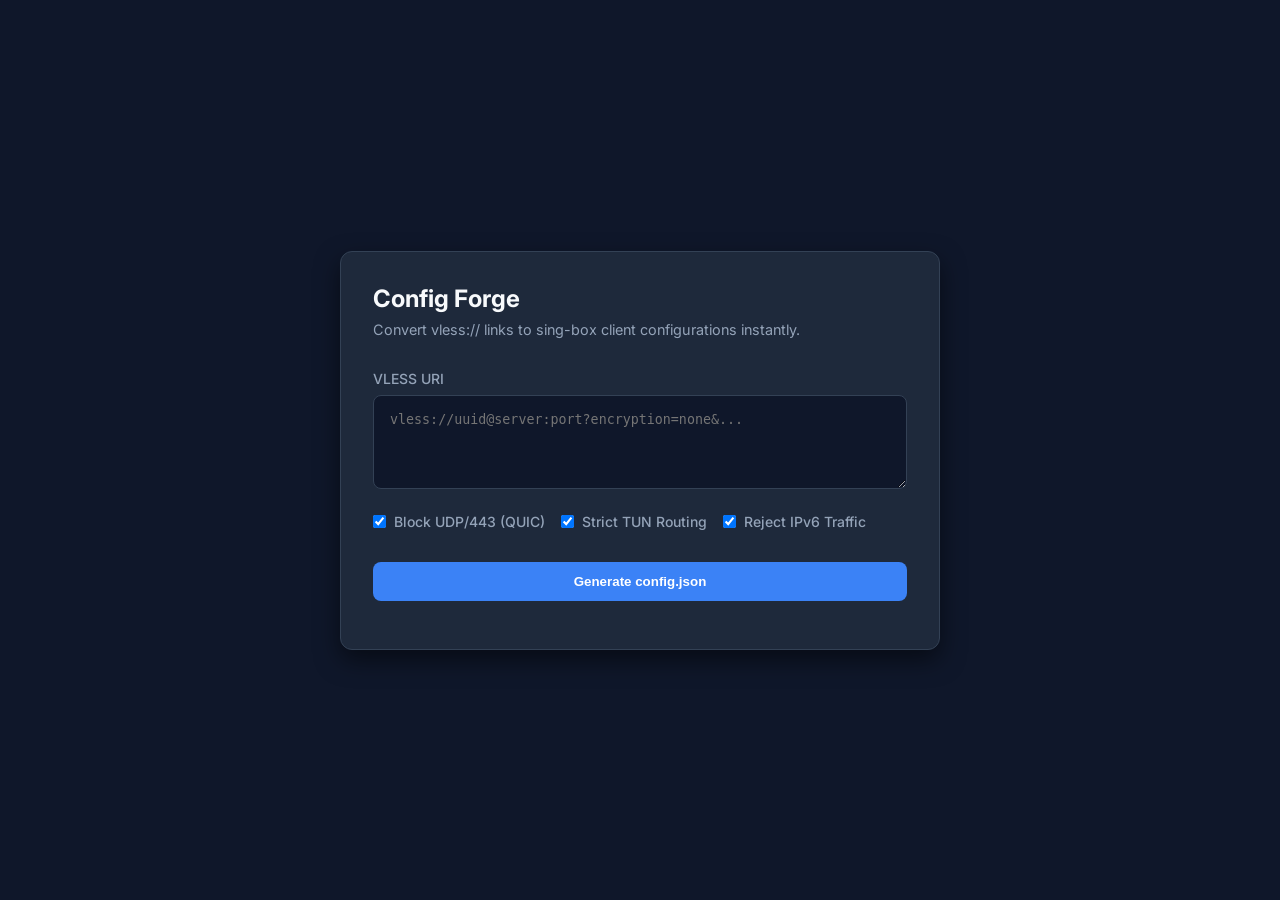
==== index.html @ cb1ce31d "Add files via upload" ====
<!DOCTYPE html>
<html lang="en">
<head>
    <meta charset="UTF-8">
    <meta name="viewport" content="width=device-width, initial-scale=1.0">
    <title>Config Forge | VLESS to Sing-Box</title>
    <link rel="stylesheet" href="style.css">
    <link href="https://fonts.googleapis.com/css2?family=Inter:wght@400;500;600&display=swap" rel="stylesheet">
</head>
<body>
    <div class="app-container">
        <header>
            <h1>Config Forge</h1>
            <p>Convert vless:// links to sing-box client configurations instantly.</p>
        </header>
        
        <main>
            <div class="input-group">
                <label for="vlessUri">VLESS URI</label>
                <textarea id="vlessUri" rows="4" placeholder="vless://uuid@server:port?encryption=none&..."></textarea>
            </div>

            <div class="toggles-group">
                <label class="toggle-label">
                    <input type="checkbox" id="optBlockQuic" checked>
                    Block UDP/443 (QUIC)
                </label>
                <label class="toggle-label">
                    <input type="checkbox" id="optStrictRoute" checked>
                    Strict TUN Routing
                </label>
                <label class="toggle-label">
                    <input type="checkbox" id="optBlockIpv6" checked>
                    Reject IPv6 Traffic
                </label>
            </div>

            <button id="btnGenerate" class="primary-btn">Generate config.json</button>
            
            <div class="output-group" id="outputSection" style="display: none;">
                <label for="configOutput">Generated JSON</label>
                <textarea id="configOutput" rows="10" readonly></textarea>
                <button id="btnCopy" class="secondary-btn">Copy to Clipboard</button>
            </div>
        </main>
    </div>
    <script src="app.js"></script>
</body>
</html>
---- style.css ----
:root {
    --bg-main: #0f172a;
    --bg-card: #1e293b;
    --text-primary: #f8fafc;
    --text-muted: #94a3b8;
    --accent: #3b82f6;
    --accent-hover: #2563eb;
    --border: #334155;
}

* { box-sizing: border-box; margin: 0; padding: 0; }

body {
    font-family: 'Inter', sans-serif;
    background-color: var(--bg-main);
    color: var(--text-primary);
    display: flex;
    justify-content: center;
    align-items: center;
    min-height: 100vh;
    padding: 20px;
}

.app-container {
    background-color: var(--bg-card);
    border: 1px solid var(--border);
    border-radius: 12px;
    padding: 2rem;
    width: 100%;
    max-width: 600px;
    box-shadow: 0 10px 25px rgba(0,0,0,0.5);
}

header h1 { font-size: 1.5rem; margin-bottom: 0.5rem; }
header p { color: var(--text-muted); font-size: 0.9rem; margin-bottom: 2rem; }

.input-group, .output-group { display: flex; flex-direction: column; margin-bottom: 1.5rem; }
label { font-size: 0.875rem; font-weight: 500; margin-bottom: 0.5rem; color: var(--text-muted); }

textarea {
    width: 100%;
    background-color: var(--bg-main);
    border: 1px solid var(--border);
    border-radius: 8px;
    color: var(--text-primary);
    padding: 1rem;
    font-family: monospace;
    resize: vertical;
}

textarea:focus { outline: 2px solid var(--accent); border-color: transparent; }

.toggles-group {
    display: flex;
    flex-wrap: wrap;
    gap: 1rem;
    margin-bottom: 1.5rem;
}

.toggle-label {
    display: flex;
    align-items: center;
    gap: 0.5rem;
    font-size: 0.875rem;
    cursor: pointer;
}

button {
    width: 100%;
    padding: 0.75rem;
    border: none;
    border-radius: 8px;
    font-weight: 600;
    cursor: pointer;
    transition: background-color 0.2s;
}

.primary-btn { background-color: var(--accent); color: white; margin-bottom: 1rem; }
.primary-btn:hover { background-color: var(--accent-hover); }

.secondary-btn { background-color: var(--border); color: var(--text-primary); margin-top: 0.5rem; }
.secondary-btn:hover { background-color: #475569; }
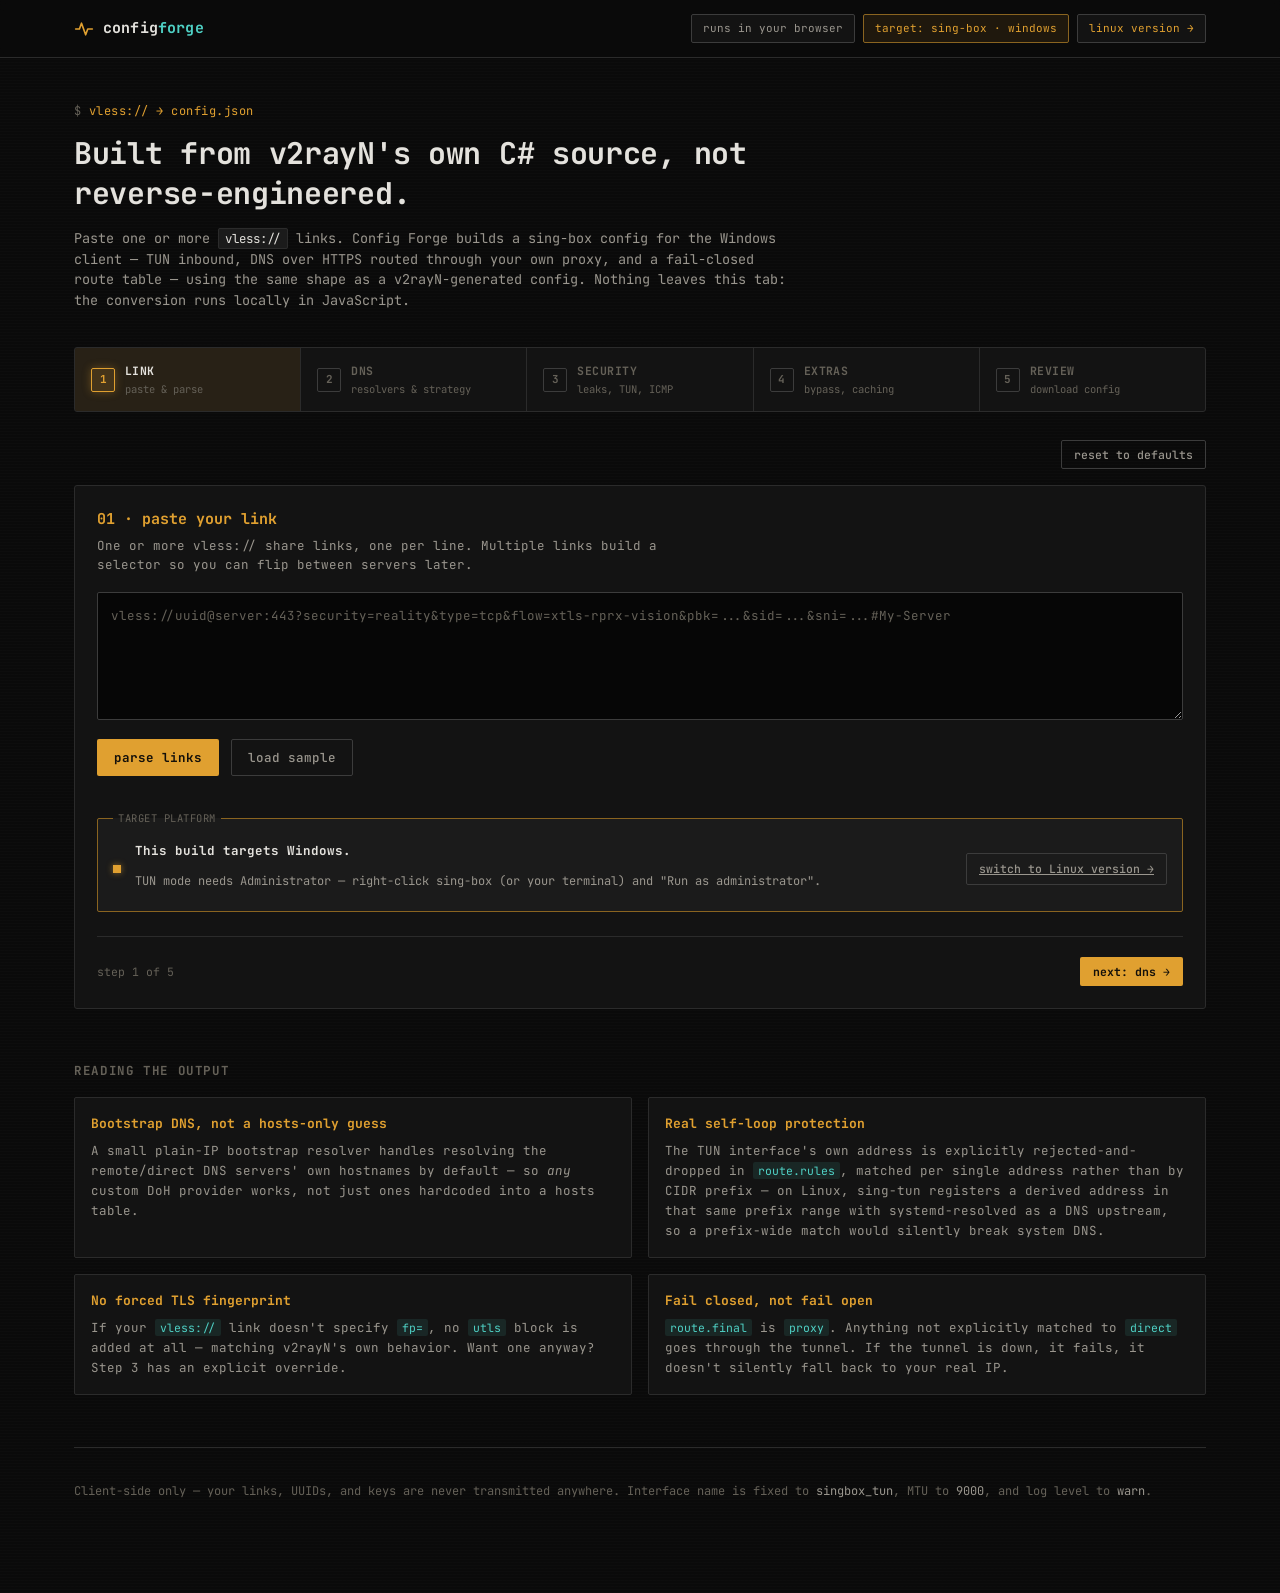
==== commit 417c4e21: "Add files via upload" ====
--- a/index.html
+++ b/index.html
@@ -1,49 +1,412 @@
 <!DOCTYPE html>
 <html lang="en">
 <head>
-    <meta charset="UTF-8">
-    <meta name="viewport" content="width=device-width, initial-scale=1.0">
-    <title>Config Forge | VLESS to Sing-Box</title>
-    <link rel="stylesheet" href="style.css">
-    <link href="https://fonts.googleapis.com/css2?family=Inter:wght@400;500;600&display=swap" rel="stylesheet">
+<meta charset="UTF-8">
+<meta name="viewport" content="width=device-width, initial-scale=1.0">
+<title>vless → sing-box · config forge (windows)</title>
+<meta name="description" content="Convert vless:// links into sing-box client configs for Windows, generated with the same DNS/routing architecture as v2rayN's actual source code. Runs entirely in your browser — nothing is uploaded.">
+<link rel="icon" href="data:image/svg+xml,<svg xmlns=%22http://www.w3.org/2000/svg%22 viewBox=%220 0 24 24%22><rect width=%2224%22 height=%2224%22 rx=%222%22 fill=%22%230a0a0a%22/><path d=%22M4 12h4l2-6 4 12 2-6h4%22 stroke=%22%23e0a030%22 stroke-width=%222%22 fill=%22none%22 stroke-linecap=%22round%22 stroke-linejoin=%22round%22/></svg>">
+<link rel="preconnect" href="https://fonts.googleapis.com">
+<link rel="preconnect" href="https://fonts.gstatic.com" crossorigin>
+<link href="https://fonts.googleapis.com/css2?family=JetBrains+Mono:wght@400;500;600;700;800&display=swap" rel="stylesheet">
+<link rel="stylesheet" href="style.css">
 </head>
 <body>
-    <div class="app-container">
-        <header>
-            <h1>Config Forge</h1>
-            <p>Convert vless:// links to sing-box client configurations instantly.</p>
-        </header>
-        
-        <main>
-            <div class="input-group">
-                <label for="vlessUri">VLESS URI</label>
-                <textarea id="vlessUri" rows="4" placeholder="vless://uuid@server:port?encryption=none&..."></textarea>
-            </div>
-
-            <div class="toggles-group">
-                <label class="toggle-label">
-                    <input type="checkbox" id="optBlockQuic" checked>
-                    Block UDP/443 (QUIC)
-                </label>
-                <label class="toggle-label">
-                    <input type="checkbox" id="optStrictRoute" checked>
-                    Strict TUN Routing
-                </label>
-                <label class="toggle-label">
-                    <input type="checkbox" id="optBlockIpv6" checked>
-                    Reject IPv6 Traffic
-                </label>
-            </div>
-
-            <button id="btnGenerate" class="primary-btn">Generate config.json</button>
-            
-            <div class="output-group" id="outputSection" style="display: none;">
-                <label for="configOutput">Generated JSON</label>
-                <textarea id="configOutput" rows="10" readonly></textarea>
-                <button id="btnCopy" class="secondary-btn">Copy to Clipboard</button>
-            </div>
-        </main>
-    </div>
-    <script src="app.js"></script>
+
+<header class="top">
+  <div class="top-inner">
+    <div class="brand">
+      <span class="brand-mark" aria-hidden="true">
+        <svg viewBox="0 0 24 24" width="20" height="20"><path d="M2 12h4.5l2.5-7 5 14 2.5-7H22" fill="none" stroke="currentColor" stroke-width="2" stroke-linecap="round" stroke-linejoin="round"/></svg>
+      </span>
+      <span class="brand-text">config<span class="brand-accent">forge</span></span>
+    </div>
+    <div class="top-meta">
+      <span class="pill">runs in your browser</span>
+      <span class="pill pill-target" id="platformPill">target: sing-box · windows</span>
+      <a href="linux.html" class="pill pill-link">linux version →</a>
+    </div>
+  </div>
+</header>
+
+<main class="shell">
+
+  <section class="intro">
+    <p class="eyebrow">vless:// → config.json</p>
+    <h1>Built from v2rayN's own C# source, not reverse-engineered.</h1>
+    <p class="lede" id="ledeText">Five steps: paste a link, set your DNS, set your security posture, add anything optional, then review and download. This tool's DNS/routing generation is ported directly from v2rayN's actual <code>SingboxDnsService.cs</code> / <code>SingboxRoutingService.cs</code> source. Nothing leaves this tab.</p>
+  </section>
+
+  <!-- STEPPER -->
+  <nav class="stepper" id="stepper" aria-label="Setup steps">
+    <div class="step-item" data-step-btn="1" data-state="current">
+      <span class="step-num">1</span>
+      <span class="step-text"><span class="step-title">Link</span><span class="step-desc">paste &amp; parse</span></span>
+    </div>
+    <div class="step-item" data-step-btn="2" data-state="upcoming">
+      <span class="step-num">2</span>
+      <span class="step-text"><span class="step-title">DNS</span><span class="step-desc">resolvers &amp; strategy</span></span>
+    </div>
+    <div class="step-item" data-step-btn="3" data-state="upcoming">
+      <span class="step-num">3</span>
+      <span class="step-text"><span class="step-title">Security</span><span class="step-desc">leaks, TUN, ICMP</span></span>
+    </div>
+    <div class="step-item" data-step-btn="4" data-state="upcoming">
+      <span class="step-num">4</span>
+      <span class="step-text"><span class="step-title">Extras</span><span class="step-desc">bypass, caching</span></span>
+    </div>
+    <div class="step-item" data-step-btn="5" data-state="upcoming">
+      <span class="step-num">5</span>
+      <span class="step-text"><span class="step-title">Review</span><span class="step-desc">download config</span></span>
+    </div>
+  </nav>
+
+  <div class="utility-row">
+    <span id="settingsStatus" class="parse-status"></span>
+    <button id="resetOptionsBtn" class="btn btn-ghost btn-sm" type="button">reset to defaults</button>
+  </div>
+
+  <section class="panel">
+
+    <!-- STEP 1 — LINK -->
+    <div class="step-panel" data-step="1" data-active="1">
+      <div class="step-panel-head">
+        <h2>01 · paste your link</h2>
+        <p>One or more <code>vless://</code> share links, one per line. Multiple links build a selector so you can flip between servers later.</p>
+      </div>
+
+      <textarea id="vlessInput" class="link-input" rows="5" spellcheck="false"
+        placeholder="vless://uuid@server:443?security=reality&type=tcp&flow=xtls-rprx-vision&pbk=...&sid=...&sni=...#My-Server"></textarea>
+
+      <div class="input-row">
+        <button id="parseBtn" class="btn btn-primary">parse links</button>
+        <button id="sampleBtn" class="btn btn-ghost">load sample</button>
+        <span id="parseStatus" class="parse-status"></span>
+      </div>
+
+      <div id="linkResults" class="link-results" aria-live="polite"></div>
+
+      <fieldset class="opt-group opt-group-wide platform-banner" style="margin-top: 20px;">
+        <legend>Target platform</legend>
+        <div class="platform-badge">
+          <span class="platform-badge-dot"></span>
+          <div class="platform-badge-text">
+            <strong>This build targets Windows.</strong>
+            <span class="field-label field-label-hint" id="platformHint">TUN mode needs Administrator — right-click sing-box (or your terminal) and "Run as administrator".</span>
+          </div>
+          <a href="linux.html" class="btn btn-ghost btn-sm">switch to Linux version →</a>
+        </div>
+        <select id="optPlatform" hidden><option value="windows" selected>Windows</option></select>
+      </fieldset>
+
+      <div class="step-nav">
+        <span class="step-nav-hint">step 1 of 5</span>
+        <button class="btn btn-primary btn-sm" type="button" data-goto="2">next: dns →</button>
+      </div>
+    </div>
+
+    <!-- STEP 2 — DNS -->
+    <div class="step-panel" data-step="2">
+      <div class="step-panel-head">
+        <h2>02 · dns resolution</h2>
+        <p>v2rayN's 3-tier architecture: a bootstrap resolver handles the remote/direct servers' own hostnames, so any custom DoH provider works out of the box.</p>
+      </div>
+
+      <div class="options-grid">
+        <fieldset class="opt-group">
+          <legend>Remote &amp; direct</legend>
+
+          <label class="field">
+            <span class="field-label">Remote resolver <small>tunneled through the proxy</small></span>
+            <select id="optRemoteDns">
+              <option value="https://cloudflare-dns.com/dns-query" selected>Cloudflare — cloudflare-dns.com</option>
+              <option value="https://dns.google/dns-query">Google — dns.google</option>
+              <option value="https://dns.cloudflare.com/dns-query">Cloudflare (alt) — dns.cloudflare.com</option>
+              <option value="1.1.1.1">1.1.1.1 (plain, not DoH)</option>
+              <option value="custom">Custom address…</option>
+            </select>
+          </label>
+          <input type="text" id="optRemoteDnsCustom" class="field-sub" placeholder="https://doh.example.com/dns-query" hidden>
+
+          <label class="field">
+            <span class="field-label">Direct resolver <small>for LAN, bypass domains &amp; geosite-private</small></span>
+            <select id="optDirectDns">
+              <option value="119.29.29.29">119.29.29.29 — DNSPod (v2rayN default)</option>
+              <option value="223.5.5.5">223.5.5.5 — AliDNS</option>
+              <option value="https://doh.pub/dns-query">doh.pub (v2rayN default DoH option)</option>
+              <option value="system" selected>System default — for networks where DNSPod is unreachable</option>
+              <option value="custom">Custom address…</option>
+            </select>
+          </label>
+          <input type="text" id="optDirectDnsCustom" class="field-sub" placeholder="1.1.1.1 or https://doh.example.com/dns-query" hidden>
+          <span class="field-label field-label-hint">
+            v2rayN's actual default is 119.29.29.29 (DNSPod), a China-anycast address unreachable for many
+            users outside China. Defaulted to <strong>System default</strong> here instead.
+          </span>
+        </fieldset>
+
+        <fieldset class="opt-group">
+          <legend>Bootstrap resolver</legend>
+          <label class="field">
+            <span class="field-label">Bootstrap resolver <small>resolves the remote/direct servers' own hostnames — plain IP, no chicken-and-egg problem</small></span>
+            <select id="optBootstrapDns">
+              <option value="119.29.29.29">119.29.29.29 — DNSPod (v2rayN default)</option>
+              <option value="223.5.5.5">223.5.5.5 — AliDNS</option>
+              <option value="system" selected>System default</option>
+              <option value="custom">Custom IP…</option>
+            </select>
+          </label>
+          <input type="text" id="optBootstrapDnsCustom" class="field-sub" placeholder="1.1.1.1" hidden>
+        </fieldset>
+      </div>
+
+      <div class="step-nav">
+        <span class="step-nav-hint">step 2 of 5</span>
+        <div class="input-row" style="margin-top:0;">
+          <button class="btn btn-ghost btn-sm" type="button" data-goto="1">← back</button>
+          <button class="btn btn-primary btn-sm" type="button" data-goto="3">next: security →</button>
+        </div>
+      </div>
+    </div>
+
+    <!-- STEP 3 — SECURITY -->
+    <div class="step-panel" data-step="3">
+      <div class="step-panel-head">
+        <h2>03 · security posture</h2>
+        <p>Leak protection, TUN interface behavior, and anti-detection options — the real v2rayN TUN policies (ICMP routing, TLS fragmentation) most generators skip.</p>
+      </div>
+
+      <div class="options-grid">
+        <fieldset class="opt-group">
+          <legend>Leak protection</legend>
+          <label class="toggle">
+            <input type="checkbox" id="optBlockQuic" checked>
+            <span class="toggle-track"><span class="toggle-thumb"></span></span>
+            <span class="toggle-text">Block UDP/443 (QUIC)<small>stops traffic bypassing the proxy over HTTP/3</small></span>
+          </label>
+          <label class="toggle">
+            <input type="checkbox" id="optBlockIpv6" checked>
+            <span class="toggle-track"><span class="toggle-thumb"></span></span>
+            <span class="toggle-text">Reject IPv6<small>drops IPv6 that reaches the tunnel — true leak-proofing needs it disabled at the OS/adapter level too</small></span>
+          </label>
+          <label class="toggle">
+            <input type="checkbox" id="optBlockAaaaQuery">
+            <span class="toggle-track"><span class="toggle-thumb"></span></span>
+            <span class="toggle-text">Block AAAA DNS answers<small>answers every AAAA lookup empty instead of forwarding it — forces IPv4 at the DNS level, ahead of "Reject IPv6" above</small></span>
+          </label>
+        </fieldset>
+
+        <fieldset class="opt-group">
+          <legend>TUN interface</legend>
+          <label class="field">
+            <span class="field-label">Address (CIDR)</span>
+            <input type="text" id="optTunAddr" value="172.18.0.1/30">
+          </label>
+          <label class="field">
+            <span class="field-label">Stack</span>
+            <select id="optTunStack">
+              <option value="gvisor" selected>gvisor — safest, most compatible</option>
+              <option value="mixed">mixed</option>
+              <option value="system">system — fastest, needs native TUN driver support</option>
+            </select>
+          </label>
+          <label class="toggle">
+            <input type="checkbox" id="optStrictRoute" checked>
+            <span class="toggle-track"><span class="toggle-thumb"></span></span>
+            <span class="toggle-text">Strict route<small>forces all system traffic into the TUN, even off-subnet</small></span>
+          </label>
+          <label class="toggle">
+            <input type="checkbox" id="optTlsFragment">
+            <span class="toggle-track"><span class="toggle-thumb"></span></span>
+            <span class="toggle-text">TLS record fragmentation<small>splits sniffed TLS ClientHellos to evade SNI-based blocking</small></span>
+          </label>
+          <span class="field-label field-label-hint">
+            This client's own traffic is always excluded from the tunnel automatically, by process name —
+            no manual path needed.
+          </span>
+        </fieldset>
+      </div>
+
+      <div class="step-nav">
+        <span class="step-nav-hint">step 3 of 5</span>
+        <div class="input-row" style="margin-top:0;">
+          <button class="btn btn-ghost btn-sm" type="button" data-goto="2">← back</button>
+          <button class="btn btn-primary btn-sm" type="button" data-goto="4">next: extras →</button>
+        </div>
+      </div>
+    </div>
+
+    <!-- STEP 4 — EXTRAS -->
+    <div class="step-panel" data-step="4">
+      <div class="step-panel-head">
+        <h2>04 · optional extras</h2>
+        <p>Everything here is optional — local inbounds, rule sets, and domains/apps you'd rather send direct.</p>
+      </div>
+
+      <div class="options-grid">
+        <fieldset class="opt-group">
+          <legend>Local inbounds</legend>
+          <label class="toggle">
+            <input type="checkbox" id="optSocksEnable">
+            <span class="toggle-track"><span class="toggle-thumb"></span></span>
+            <span class="toggle-text">SOCKS/HTTP inbound<small>for apps that don't use the system proxy — off means TUN-only</small></span>
+          </label>
+          <label class="field field-inline" id="socksPortRow">
+            <span class="field-label">SOCKS port</span>
+            <input type="number" id="optSocksPort" value="10808">
+          </label>
+          <label class="toggle">
+            <input type="checkbox" id="optClashApi">
+            <span class="toggle-track"><span class="toggle-thumb"></span></span>
+            <span class="toggle-text">Clash API<small>for GUI clients (v2rayN tray, yacd, etc.) — bound to localhost</small></span>
+          </label>
+          <label class="field field-inline" id="clashPortRow">
+            <span class="field-label">Port</span>
+            <input type="number" id="optClashPort" value="10814">
+          </label>
+          <label class="field" id="clashSecretRow">
+            <span class="field-label">API secret <small>recommended if exposing beyond localhost</small></span>
+            <input type="text" id="optClashSecret" placeholder="leave blank for none">
+          </label>
+        </fieldset>
+
+        <fieldset class="opt-group">
+          <legend>Rule sets &amp; caching</legend>
+          <label class="toggle">
+            <input type="checkbox" id="optUseGeositePrivate">
+            <span class="toggle-track"><span class="toggle-thumb"></span></span>
+            <span class="toggle-text">geosite-private rule-set<small>matches local-network hostnames direct — not required: <code>ip_is_private</code> already covers private IPs</small></span>
+          </label>
+          <label class="field" id="ruleSetModeRow">
+            <span class="field-label">geosite-private rule-set source</span>
+            <select id="optRuleSetMode">
+              <option value="remote">Auto-download (SagerNet, recommended)</option>
+              <option value="local" selected>Local file on disk</option>
+            </select>
+          </label>
+          <input type="text" id="optRuleSetPath" class="field-sub"
+                 value="C:\\sing-box\\geosite-private.srs">
+          <label class="toggle">
+            <input type="checkbox" id="optCacheFile">
+            <span class="toggle-track"><span class="toggle-thumb"></span></span>
+            <span class="toggle-text">DNS cache file<small>persists fakeip/cache across restarts</small></span>
+          </label>
+        </fieldset>
+
+        <fieldset class="opt-group opt-group-wide">
+          <legend>Bypass domains <span class="legend-note">— sent direct, one per line</span></legend>
+          <textarea id="optBypassDomains" class="bypass-input" rows="3" spellcheck="false"
+            placeholder="example.com&#10;.internal.corp.example&#10;keyword:analytics&#10;regex:^ads\."></textarea>
+          <span class="field-label field-label-hint">
+            Prefix a line with <code>.</code> or <code>*.</code> to match subdomains only ·
+            <code>keyword:</code> for a substring match · <code>regex:</code> for a regular expression
+          </span>
+        </fieldset>
+
+        <fieldset class="opt-group opt-group-wide">
+          <span class="field-label" id="bypassAppsLabel">Bypass applications — one Windows executable per line</span>
+          <textarea id="optBypassApps" class="bypass-input" rows="3" spellcheck="false"
+            placeholder="steam.exe&#10;EpicGamesLauncher.exe&#10;C:\Program Files\App\app.exe"></textarea>
+          <span class="field-label field-label-hint" id="bypassAppsHint">
+            Matches by process name — a full path is fine too, only the filename is used.
+          </span>
+        </fieldset>
+      </div>
+
+      <div class="step-nav">
+        <span class="step-nav-hint">step 4 of 5</span>
+        <div class="input-row" style="margin-top:0;">
+          <button class="btn btn-ghost btn-sm" type="button" data-goto="3">← back</button>
+          <button class="btn btn-primary btn-sm" type="button" data-goto="5">next: review →</button>
+        </div>
+      </div>
+    </div>
+
+    <!-- STEP 5 — REVIEW -->
+    <div class="step-panel" data-step="5">
+      <div class="step-panel-head">
+        <h2>05 · review &amp; download</h2>
+        <p>Trace confirms which pieces are live. Download, then verify with <code>sing-box check -c config.json</code> before relying on it.</p>
+      </div>
+
+      <section class="signal-path" id="signalPath" aria-label="Connection path status">
+        <div class="path-track">
+          <div class="path-node" data-node="link" data-state="idle">
+            <span class="node-box"></span>
+            <span class="node-label">link</span>
+          </div>
+          <div class="path-wire" data-wire="1"><span class="wire-pulse"></span></div>
+          <div class="path-node" data-node="tls" data-state="idle">
+            <span class="node-box"></span>
+            <span class="node-label">tls / reality</span>
+          </div>
+          <div class="path-wire" data-wire="2"><span class="wire-pulse"></span></div>
+          <div class="path-node" data-node="dns" data-state="idle">
+            <span class="node-box"></span>
+            <span class="node-label">doh dns</span>
+          </div>
+          <div class="path-wire" data-wire="3"><span class="wire-pulse"></span></div>
+          <div class="path-node" data-node="route" data-state="idle">
+            <span class="node-box"></span>
+            <span class="node-label">route</span>
+          </div>
+          <div class="path-wire" data-wire="4"><span class="wire-pulse"></span></div>
+          <div class="path-node" data-node="out" data-state="idle">
+            <span class="node-box"></span>
+            <span class="node-label">config.json</span>
+          </div>
+        </div>
+      </section>
+
+      <div class="panel-head">
+        <h2>config.json</h2>
+        <div class="output-actions">
+          <button id="copyBtn" class="btn btn-ghost btn-sm" disabled>copy</button>
+          <button id="downloadBtn" class="btn btn-primary btn-sm" disabled>download config.json</button>
+        </div>
+      </div>
+
+      <div id="warnings" class="warnings" hidden></div>
+
+      <pre id="output" class="output-code"><code id="outputCode">// finish step 1 to generate a config here</code></pre>
+
+      <div class="step-nav">
+        <span class="step-nav-hint">step 5 of 5</span>
+        <button class="btn btn-ghost btn-sm" type="button" data-goto="4">← back</button>
+      </div>
+    </div>
+
+  </section>
+
+  <section class="notes">
+    <h2>reading the output</h2>
+    <div class="notes-grid">
+      <div class="note">
+        <h3>Bootstrap DNS, not a hosts-only guess</h3>
+        <p>A small plain-IP bootstrap resolver handles resolving the remote/direct DNS servers' own hostnames by default — so <em>any</em> custom DoH provider works, not just ones hardcoded into a hosts table.</p>
+      </div>
+      <div class="note">
+        <h3>Real self-loop protection</h3>
+        <p>The TUN interface's own address is explicitly rejected-and-dropped in <code>route.rules</code>, matched per single address rather than by CIDR prefix — on Linux, sing-tun registers a derived address in that same prefix range with systemd-resolved as a DNS upstream, so a prefix-wide match would silently break system DNS.</p>
+      </div>
+      <div class="note">
+        <h3>No forced TLS fingerprint</h3>
+        <p>If your <code>vless://</code> link doesn't specify <code>fp=</code>, no <code>utls</code> block is added at all — matching v2rayN's own behavior. Want one anyway? Step 3 has an explicit override.</p>
+      </div>
+      <div class="note">
+        <h3>Fail closed, not fail open</h3>
+        <p><code>route.final</code> is <code>proxy</code>. Anything not explicitly matched to <code>direct</code> goes through the tunnel. If the tunnel is down, it fails, it doesn't silently fall back to your real IP.</p>
+      </div>
+    </div>
+  </section>
+
+  <footer class="site-footer">
+    <p>Client-side only — your links, UUIDs, and keys are never transmitted anywhere. Interface name is fixed to <code>singbox_tun</code>, MTU to <code>9000</code>, and log level to <code>warn</code>.</p>
+  </footer>
+
+</main>
+
+<script src="app.js"></script>
+
 </body>
-</html>+</html>
--- a/style.css
+++ b/style.css
@@ -1,82 +1,467 @@
-:root {
-    --bg-main: #0f172a;
-    --bg-card: #1e293b;
-    --text-primary: #f8fafc;
-    --text-muted: #94a3b8;
-    --accent: #3b82f6;
-    --accent-hover: #2563eb;
-    --border: #334155;
-}
-
-* { box-sizing: border-box; margin: 0; padding: 0; }
-
-body {
-    font-family: 'Inter', sans-serif;
-    background-color: var(--bg-main);
-    color: var(--text-primary);
-    display: flex;
-    justify-content: center;
-    align-items: center;
-    min-height: 100vh;
-    padding: 20px;
-}
-
-.app-container {
-    background-color: var(--bg-card);
-    border: 1px solid var(--border);
-    border-radius: 12px;
-    padding: 2rem;
-    width: 100%;
-    max-width: 600px;
-    box-shadow: 0 10px 25px rgba(0,0,0,0.5);
-}
-
-header h1 { font-size: 1.5rem; margin-bottom: 0.5rem; }
-header p { color: var(--text-muted); font-size: 0.9rem; margin-bottom: 2rem; }
-
-.input-group, .output-group { display: flex; flex-direction: column; margin-bottom: 1.5rem; }
-label { font-size: 0.875rem; font-weight: 500; margin-bottom: 0.5rem; color: var(--text-muted); }
-
-textarea {
-    width: 100%;
-    background-color: var(--bg-main);
-    border: 1px solid var(--border);
-    border-radius: 8px;
-    color: var(--text-primary);
-    padding: 1rem;
-    font-family: monospace;
-    resize: vertical;
-}
-
-textarea:focus { outline: 2px solid var(--accent); border-color: transparent; }
-
-.toggles-group {
-    display: flex;
-    flex-wrap: wrap;
-    gap: 1rem;
-    margin-bottom: 1.5rem;
-}
-
-.toggle-label {
-    display: flex;
-    align-items: center;
-    gap: 0.5rem;
-    font-size: 0.875rem;
-    cursor: pointer;
-}
-
-button {
-    width: 100%;
-    padding: 0.75rem;
-    border: none;
-    border-radius: 8px;
-    font-weight: 600;
-    cursor: pointer;
-    transition: background-color 0.2s;
-}
-
-.primary-btn { background-color: var(--accent); color: white; margin-bottom: 1rem; }
-.primary-btn:hover { background-color: var(--accent-hover); }
-
-.secondary-btn { background-color: var(--border); color: var(--text-primary); margin-top: 0.5rem; }
-.secondary-btn:hover { background-color: #475569; }
+/* ============================================================
+   Config Forge — design tokens (v3: terminal / phosphor)
+   near-black neutral bg · warm amber accent · teal "secure" accent
+   all-monospace: JetBrains Mono throughout
+   ============================================================ */
+
+:root{
+  --bg:        #0a0a0a;
+  --panel:     #131313;
+  --panel-2:   #1b1b1b;
+  --border:    #2b2b2b;
+  --border-lt: #3c3c3c;
+
+  --text:      #e4e2dd;
+  --text-dim:  #9a968e;
+  --text-mute: #656158;
+
+  --accent:      #e0a030;
+  --accent-dim:  #8a6420;
+  --accent-soft: rgba(224,160,48,0.10);
+  --secure:      #4fd1c5;
+  --secure-dim:  #2a7a70;
+  --secure-soft: rgba(79,209,197,0.10);
+  --warn:        #e0824a;
+  --warn-soft:   rgba(224,130,74,0.10);
+  --danger:      #e0655c;
+  --danger-soft: rgba(224,101,92,0.10);
+
+  --font-display: 'JetBrains Mono', ui-monospace, monospace;
+  --font-body: 'JetBrains Mono', ui-monospace, monospace;
+  --font-code: 'JetBrains Mono', ui-monospace, monospace;
+
+  --radius: 3px;
+  --radius-sm: 2px;
+}
+
+*{ box-sizing: border-box; }
+html{ scroll-behavior: smooth; }
+
+body{
+  margin:0;
+  background: var(--bg);
+  color: var(--text);
+  font-family: var(--font-body);
+  font-size: 14px;
+  line-height: 1.55;
+  -webkit-font-smoothing: antialiased;
+  background-image:
+    repeating-linear-gradient(0deg, rgba(255,255,255,0.012) 0px, rgba(255,255,255,0.012) 1px, transparent 1px, transparent 3px);
+}
+
+code, pre{ font-family: var(--font-code); }
+
+/* ---------- top bar ---------- */
+.top{
+  position: sticky; top:0; z-index: 20;
+  background: rgba(10,10,10,0.9);
+  backdrop-filter: blur(6px);
+  border-bottom: 1px solid var(--border);
+}
+.top-inner{
+  max-width: 1180px; margin: 0 auto;
+  padding: 14px 24px;
+  display: flex; align-items: center; justify-content: space-between;
+  gap: 16px; flex-wrap: wrap;
+}
+.brand{ display:flex; align-items:center; gap:9px; }
+.brand-mark{ color: var(--accent); display:flex; }
+.brand-text{
+  font-family: var(--font-display); font-weight: 700; font-size: 15px;
+  letter-spacing: 0.01em; color: var(--text);
+}
+.brand-accent{ color: var(--secure); }
+.top-meta{ display:flex; gap:8px; flex-wrap: wrap; }
+.pill{
+  font-family: var(--font-code); font-size: 11px; color: var(--text-dim);
+  border: 1px solid var(--border-lt); border-radius: var(--radius-sm);
+  padding: 5px 11px; white-space: nowrap; background: var(--panel);
+}
+.pill-target{ color: var(--accent); border-color: var(--accent-dim); background: var(--accent-soft); }
+
+/* ---------- shell / layout ---------- */
+.shell{
+  max-width: 1180px; margin: 0 auto; padding: 44px 24px 80px;
+  position: relative; z-index: 1;
+}
+
+.intro{ max-width: 720px; margin-bottom: 36px; }
+.eyebrow{
+  font-family: var(--font-code); font-size: 12px; letter-spacing: 0.04em;
+  color: var(--accent); margin: 0 0 12px;
+}
+.eyebrow::before{ content: "$ "; color: var(--text-mute); }
+.intro h1{
+  font-family: var(--font-display); font-size: clamp(22px, 3.2vw, 30px);
+  line-height: 1.35; margin: 0 0 14px; font-weight: 700; letter-spacing: -0.01em;
+  color: var(--text);
+}
+.lede{ color: var(--text-dim); font-size: 13.5px; margin: 0; }
+.lede code{ color: var(--text); background: var(--panel-2); padding: 1px 6px; border-radius: var(--radius-sm); font-size: 0.92em; border: 1px solid var(--border); }
+
+/* ---------- signal path (signature element) — terminal trace ---------- */
+.signal-path{
+  background: var(--panel);
+  border: 1px solid var(--border);
+  border-radius: var(--radius);
+  padding: 20px 24px;
+  margin-bottom: 36px;
+  overflow-x: auto;
+  font-family: var(--font-code);
+}
+.path-track{
+  display: flex; align-items: center; gap: 0;
+  min-width: 640px;
+}
+.path-node{
+  display: flex; flex-direction: column; align-items: center; gap: 6px;
+  flex-shrink: 0; width: 116px;
+}
+.node-box{
+  font-size: 10.5px; color: var(--text-mute);
+  border: 1px solid var(--border-lt); border-radius: var(--radius-sm);
+  padding: 3px 0; width: 100%; text-align: center;
+  transition: all 0.3s ease; background: var(--panel-2);
+}
+.node-box::before{ content: "[ ]"; }
+.path-node[data-state="active"] .node-box{
+  border-color: var(--accent); color: var(--accent); background: var(--accent-soft);
+  text-shadow: 0 0 8px rgba(224,160,48,0.5);
+}
+.path-node[data-state="active"] .node-box::before{ content: "[×]"; }
+.path-node[data-state="warn"] .node-box{
+  border-color: var(--warn); color: var(--warn); background: var(--warn-soft);
+}
+.path-node[data-state="warn"] .node-box::before{ content: "[!]"; }
+.node-label{
+  font-family: var(--font-code); font-size: 10px; color: var(--text-mute);
+  letter-spacing: 0.02em; text-align: center; transition: color 0.3s ease;
+  text-transform: uppercase;
+}
+.path-node[data-state="active"] .node-label{ color: var(--text); }
+
+.path-wire{
+  flex: 1; height: 16px; position: relative; margin: 0 -2px;
+  min-width: 32px; overflow: hidden;
+  font-size: 11px; color: var(--border-lt); white-space: nowrap;
+  display: flex; align-items: center;
+}
+.path-wire::before{
+  content: "· · · · · · · · · · · · · · · · · · · · · · · ·";
+  letter-spacing: 2px;
+}
+.path-wire[data-active="1"]::before{ color: var(--accent); }
+.wire-pulse{
+  position: absolute; top: 0; left: -6px; bottom: 0;
+  width: 8px; display: flex; align-items: center; justify-content: center;
+  color: var(--accent); opacity: 0; font-weight: 700;
+}
+.wire-pulse::before{ content: "▸"; }
+.path-wire[data-active="1"] .wire-pulse{
+  animation: pulse 2.2s linear infinite;
+}
+@keyframes pulse{
+  0%{ left: -6px; opacity: 0; }
+  10%{ opacity: 1; }
+  90%{ opacity: 1; }
+  100%{ left: 100%; opacity: 0; }
+}
+@media (prefers-reduced-motion: reduce){
+  .wire-pulse{ animation: none !important; opacity: 0 !important; }
+}
+
+/* ---------- workspace ---------- */
+.workspace{
+  display: grid; grid-template-columns: 1fr 1fr; gap: 22px;
+  align-items: start;
+}
+@media (max-width: 980px){
+  .workspace{ grid-template-columns: 1fr; }
+}
+
+.panel{
+  background: var(--panel);
+  border: 1px solid var(--border);
+  border-radius: var(--radius);
+  padding: 22px;
+}
+.panel-head{
+  display: flex; align-items: baseline; justify-content: space-between;
+  gap: 12px; margin-bottom: 15px;
+}
+.panel-head-spaced{ margin-top: 30px; }
+.panel-head h2{
+  font-family: var(--font-display); font-size: 13.5px; margin: 0;
+  color: var(--accent); font-weight: 700; letter-spacing: 0.01em;
+}
+.panel-sub{ font-size: 11.5px; color: var(--text-mute); font-family: var(--font-code); }
+.panel-head-actions{ display: flex; align-items: center; gap: 12px; flex-wrap: wrap; }
+
+/* ---------- input ---------- */
+.link-input{
+  width: 100%; resize: vertical;
+  background: #060606; color: var(--text);
+  border: 1px solid var(--border-lt); border-radius: var(--radius-sm);
+  padding: 13px; font-family: var(--font-code); font-size: 12.5px;
+  line-height: 1.6;
+}
+.link-input:focus{ outline: none; border-color: var(--accent); }
+.link-input::placeholder{ color: var(--text-mute); }
+
+.input-row{ display:flex; align-items:center; gap: 12px; margin-top: 12px; flex-wrap: wrap; }
+
+.btn{
+  font-family: var(--font-code); font-size: 12.5px; font-weight: 500;
+  padding: 9px 16px; border-radius: var(--radius-sm);
+  border: 1px solid transparent; cursor: pointer;
+  transition: all 0.15s ease;
+}
+.btn-primary{ background: var(--accent); color: #14100a; font-weight: 700; }
+.btn-primary:hover{ background: #f0b040; }
+.btn-primary:disabled{ background: var(--border-lt); color: var(--text-mute); cursor: not-allowed; }
+.btn-ghost{ background: transparent; color: var(--text-dim); border-color: var(--border-lt); }
+.btn-ghost:hover{ color: var(--text); border-color: var(--accent); }
+.btn-ghost:disabled{ color: var(--text-mute); cursor: not-allowed; border-color: var(--border); }
+.btn-sm{ padding: 6px 12px; font-size: 11.5px; }
+
+.parse-status{ font-size: 12px; color: var(--text-mute); font-family: var(--font-code); }
+.parse-status.ok{ color: var(--secure); }
+.parse-status.err{ color: var(--danger); }
+
+.link-results{ margin-top: 14px; display: flex; flex-direction: column; gap: 8px; }
+.link-card{
+  border: 1px solid var(--border); border-radius: var(--radius-sm);
+  padding: 10px 13px; background: var(--panel-2);
+  display: flex; align-items: center; justify-content: space-between; gap: 10px;
+}
+.link-card.err{ border-color: rgba(224,101,92,0.4); background: var(--danger-soft); }
+.link-card-main{ min-width: 0; }
+.link-card-name{ font-size: 12.5px; font-weight: 700; color: var(--text); }
+.link-card-detail{ font-size: 11px; color: var(--text-mute); font-family: var(--font-code); overflow: hidden; text-overflow: ellipsis; white-space: nowrap; }
+.link-card-badge{
+  font-family: var(--font-code); font-size: 10px; padding: 3px 8px; border-radius: var(--radius-sm);
+  flex-shrink: 0;
+}
+.badge-ok{ background: var(--secure-soft); color: var(--secure); }
+.badge-err{ background: var(--danger-soft); color: var(--danger); }
+
+/* ---------- quick setup grid ---------- */
+.options-grid{
+  display: grid; grid-template-columns: 1fr 1fr; gap: 16px;
+}
+@media (max-width: 620px){ .options-grid{ grid-template-columns: 1fr; } }
+
+.opt-group{
+  border: 1px solid var(--border); border-radius: var(--radius-sm);
+  padding: 15px; margin: 0; min-width: 0; background: var(--panel);
+}
+.opt-group legend{
+  font-family: var(--font-code); font-size: 10.5px; text-transform: uppercase;
+  letter-spacing: 0.05em; color: var(--text-mute); padding: 0 5px;
+}
+.opt-group-wide{ grid-column: 1 / -1; }
+.legend-note{ text-transform: none; letter-spacing: normal; color: var(--text-mute); font-size: 11px; }
+.bypass-input{
+  width: 100%; resize: vertical;
+  background: #060606; color: var(--text);
+  border: 1px solid var(--border-lt); border-radius: var(--radius-sm);
+  padding: 10px; font-family: var(--font-code); font-size: 12px; line-height: 1.6;
+  margin-top: 2px;
+}
+.bypass-input:focus{ outline: none; border-color: var(--accent); }
+.field-label-hint{ margin-top: 7px; font-size: 11px; }
+.field-label-hint code{ color: var(--text-dim); background: var(--panel-2); padding: 1px 5px; border-radius: var(--radius-sm); border: 1px solid var(--border); }
+
+.field{ display: block; margin-top: 11px; }
+.field:first-of-type{ margin-top: 4px; }
+.field-label{ display:block; font-size: 12px; color: var(--text-dim); margin-bottom: 6px; }
+.field-label small{ display:block; color: var(--text-mute); font-weight: 400; margin-top: 2px; }
+.field input[type="text"], .field input[type="number"], .field select, .field-sub{
+  width: 100%; background: #060606; color: var(--text);
+  border: 1px solid var(--border-lt); border-radius: var(--radius-sm);
+  padding: 7px 9px; font-size: 12.5px; font-family: var(--font-code);
+}
+.field-sub{ margin-top: 8px; }
+.field select{ font-family: var(--font-body); }
+.field input:focus, .field select:focus{ outline: none; border-color: var(--accent); }
+.field-inline{ display:flex; align-items:center; gap: 10px; }
+.field-inline .field-label{ margin-bottom:0; white-space: nowrap; }
+
+.toggle{
+  display: grid; grid-template-columns: 34px 1fr; align-items: start;
+  gap: 10px; margin-top: 13px; cursor: pointer;
+}
+.toggle input{ position:absolute; opacity:0; width:0; height:0; }
+.toggle-track{
+  width: 34px; height: 18px; border-radius: var(--radius-sm); background: var(--panel-2);
+  border: 1px solid var(--border-lt);
+  position: relative; transition: all 0.2s ease; margin-top: 2px;
+}
+.toggle-thumb{
+  position: absolute; top: 1px; left: 1px; width: 14px; height: 14px;
+  border-radius: 1px; background: var(--text-mute); transition: all 0.2s ease;
+}
+.toggle input:checked + .toggle-track{ border-color: var(--secure); background: var(--secure-soft); }
+.toggle input:checked + .toggle-track .toggle-thumb{ transform: translateX(16px); background: var(--secure); }
+.toggle input:focus-visible + .toggle-track{ outline: 1px solid var(--accent); outline-offset: 2px; }
+.toggle-text{ font-size: 12.5px; color: var(--text); }
+.toggle-text small{ display:block; color: var(--text-mute); font-size: 11px; font-weight: 400; margin-top: 2px; }
+
+/* ---------- advanced disclosure sections ---------- */
+.advanced{
+  margin-top: 18px; border: 1px solid var(--border); border-radius: var(--radius-sm);
+  background: var(--panel); overflow: hidden;
+}
+.advanced + .advanced{ margin-top: 10px; }
+.advanced summary{
+  list-style: none; cursor: pointer; padding: 12px 15px;
+  display: flex; align-items: center; justify-content: space-between; gap: 10px;
+  font-family: var(--font-code); font-size: 12px; color: var(--text-dim);
+  user-select: none;
+}
+.advanced summary::-webkit-details-marker{ display: none; }
+.advanced summary .adv-title{ display: flex; align-items: center; gap: 8px; color: var(--text); font-weight: 500; }
+.advanced summary .adv-chevron{
+  color: var(--accent); font-family: var(--font-code); font-size: 11px;
+}
+.advanced summary .adv-chevron::before{ content: "+"; }
+.advanced[open] summary .adv-chevron::before{ content: "−"; }
+.advanced summary:hover{ background: var(--panel-2); }
+.advanced-body{
+  padding: 2px 15px 16px; border-top: 1px solid var(--border);
+}
+.advanced-body .options-grid{ margin-top: 14px; }
+
+/* ---------- output ---------- */
+.output-panel{ position: sticky; top: 84px; }
+.output-actions{ display:flex; gap: 8px; }
+.warnings{
+  background: var(--warn-soft); border: 1px solid rgba(224,130,74,0.35);
+  border-radius: var(--radius-sm); padding: 11px 13px; margin-bottom: 14px;
+  font-size: 12px; color: var(--warn); font-family: var(--font-code);
+}
+.warnings strong{ color: #f0a878; }
+.warnings ul{ margin: 6px 0 0; padding-left: 18px; }
+.warnings li{ margin-top: 4px; }
+
+.output-code{
+  background: #060606; border: 1px solid var(--border-lt); border-radius: var(--radius-sm);
+  padding: 17px; margin: 0; max-height: 640px; overflow: auto;
+  font-size: 12px; line-height: 1.65; color: #b0aca4;
+}
+.output-code code{ color: inherit; }
+.tok-key{ color: #e0b060; }
+.tok-str{ color: #4fd1c5; }
+.tok-num{ color: #e0824a; }
+.tok-bool{ color: #c48fe0; }
+.tok-punc{ color: #5a5650; }
+
+/* ---------- notes ---------- */
+.notes{ margin-top: 52px; }
+.notes h2{
+  font-family: var(--font-display); font-size: 12.5px; text-transform: uppercase;
+  letter-spacing: 0.05em; color: var(--text-mute); margin: 0 0 16px; font-weight: 700;
+}
+.notes-grid{
+  display: grid; grid-template-columns: repeat(2, 1fr); gap: 16px;
+}
+@media (max-width: 780px){ .notes-grid{ grid-template-columns: 1fr; } }
+.note{
+  border: 1px solid var(--border); border-radius: var(--radius-sm);
+  padding: 16px; background: var(--panel);
+}
+.note h3{ font-size: 13px; margin: 0 0 7px; color: var(--accent); font-family: var(--font-display); font-weight: 700; }
+.note p{ font-size: 12.5px; color: var(--text-dim); margin: 0; line-height: 1.6; }
+.note code{ color: var(--secure); background: var(--secure-soft); padding: 1px 5px; border-radius: var(--radius-sm); font-size: 0.92em; }
+.note a{ color: var(--accent); }
+
+/* ---------- footer ---------- */
+.site-footer{
+  margin-top: 52px; padding-top: 22px; border-top: 1px solid var(--border);
+  font-size: 12px; color: var(--text-mute);
+}
+.site-footer code{ color: var(--text-dim); }
+
+/* ---------- platform banner ---------- */
+.platform-banner{ background: var(--panel-2); border-color: var(--accent-dim); }
+.platform-badge{ display: flex; align-items: center; gap: 14px; flex-wrap: wrap; }
+.platform-badge-dot{
+  width: 8px; height: 8px; flex-shrink: 0;
+  background: var(--accent); box-shadow: 0 0 6px rgba(224,160,48,0.6);
+}
+.platform-badge-text{ flex: 1; min-width: 200px; display: flex; flex-direction: column; gap: 4px; }
+.platform-badge-text strong{ font-size: 12.5px; color: var(--text); }
+.platform-badge .btn{ flex-shrink: 0; white-space: nowrap; }
+.pill-link{ color: var(--accent); text-decoration: none; transition: border-color 0.15s ease, color 0.15s ease; }
+.pill-link:hover{ color: #f0b040; border-color: var(--accent); }
+
+/* ============================================================
+   WIZARD / STEPPER — the core interaction model
+   ============================================================ */
+.stepper{
+  display: flex; align-items: stretch; gap: 0;
+  border: 1px solid var(--border); border-radius: var(--radius);
+  background: var(--panel); overflow-x: auto; margin-bottom: 28px;
+}
+.step-item{
+  flex: 1; min-width: 130px;
+  display: flex; align-items: center; gap: 10px;
+  padding: 14px 16px; cursor: pointer; user-select: none;
+  border-right: 1px solid var(--border);
+  background: transparent; transition: background 0.15s ease;
+  font-family: var(--font-code);
+}
+.step-item:last-child{ border-right: none; }
+.step-item:hover{ background: var(--panel-2); }
+.step-num{
+  flex-shrink: 0; width: 24px; height: 24px; border-radius: var(--radius-sm);
+  border: 1px solid var(--border-lt); display: flex; align-items: center; justify-content: center;
+  font-size: 11px; color: var(--text-mute); font-weight: 700;
+  transition: all 0.2s ease;
+}
+.step-item[data-state="current"]{ background: var(--accent-soft); }
+.step-item[data-state="current"] .step-num{
+  border-color: var(--accent); color: var(--accent); background: rgba(224,160,48,0.15);
+  box-shadow: 0 0 8px rgba(224,160,48,0.35);
+}
+.step-item[data-state="done"] .step-num{
+  border-color: var(--secure); color: var(--secure); background: var(--secure-soft);
+}
+.step-item[data-state="done"] .step-num::before{ content: "✓"; }
+.step-text{ display: flex; flex-direction: column; gap: 1px; min-width: 0; }
+.step-title{
+  font-size: 11.5px; text-transform: uppercase; letter-spacing: 0.04em;
+  color: var(--text-mute); font-weight: 700;
+}
+.step-item[data-state="current"] .step-title{ color: var(--text); }
+.step-item[data-state="done"] .step-title{ color: var(--text-dim); }
+.step-desc{ font-size: 10.5px; color: var(--text-mute); white-space: nowrap; overflow: hidden; text-overflow: ellipsis; }
+
+.step-panel{ display: none; }
+.step-panel[data-active="1"]{ display: block; animation: stepIn 0.25s ease; }
+@keyframes stepIn{
+  from{ opacity: 0; transform: translateY(4px); }
+  to{ opacity: 1; transform: translateY(0); }
+}
+@media (prefers-reduced-motion: reduce){
+  .step-panel[data-active="1"]{ animation: none; }
+}
+
+.step-nav{
+  display: flex; align-items: center; justify-content: space-between;
+  gap: 12px; margin-top: 24px; padding-top: 20px; border-top: 1px solid var(--border);
+}
+.step-nav-hint{ font-size: 11.5px; color: var(--text-mute); font-family: var(--font-code); }
+
+.step-panel-head{ margin-bottom: 18px; }
+.step-panel-head h2{
+  font-family: var(--font-display); font-size: 15px; color: var(--accent);
+  margin: 0 0 4px; font-weight: 700;
+}
+.step-panel-head p{ font-size: 12.5px; color: var(--text-dim); margin: 0; max-width: 620px; }
+
+.utility-row{
+  display: flex; align-items: center; justify-content: flex-end; gap: 12px;
+  margin-bottom: 16px; flex-wrap: wrap;
+}
+
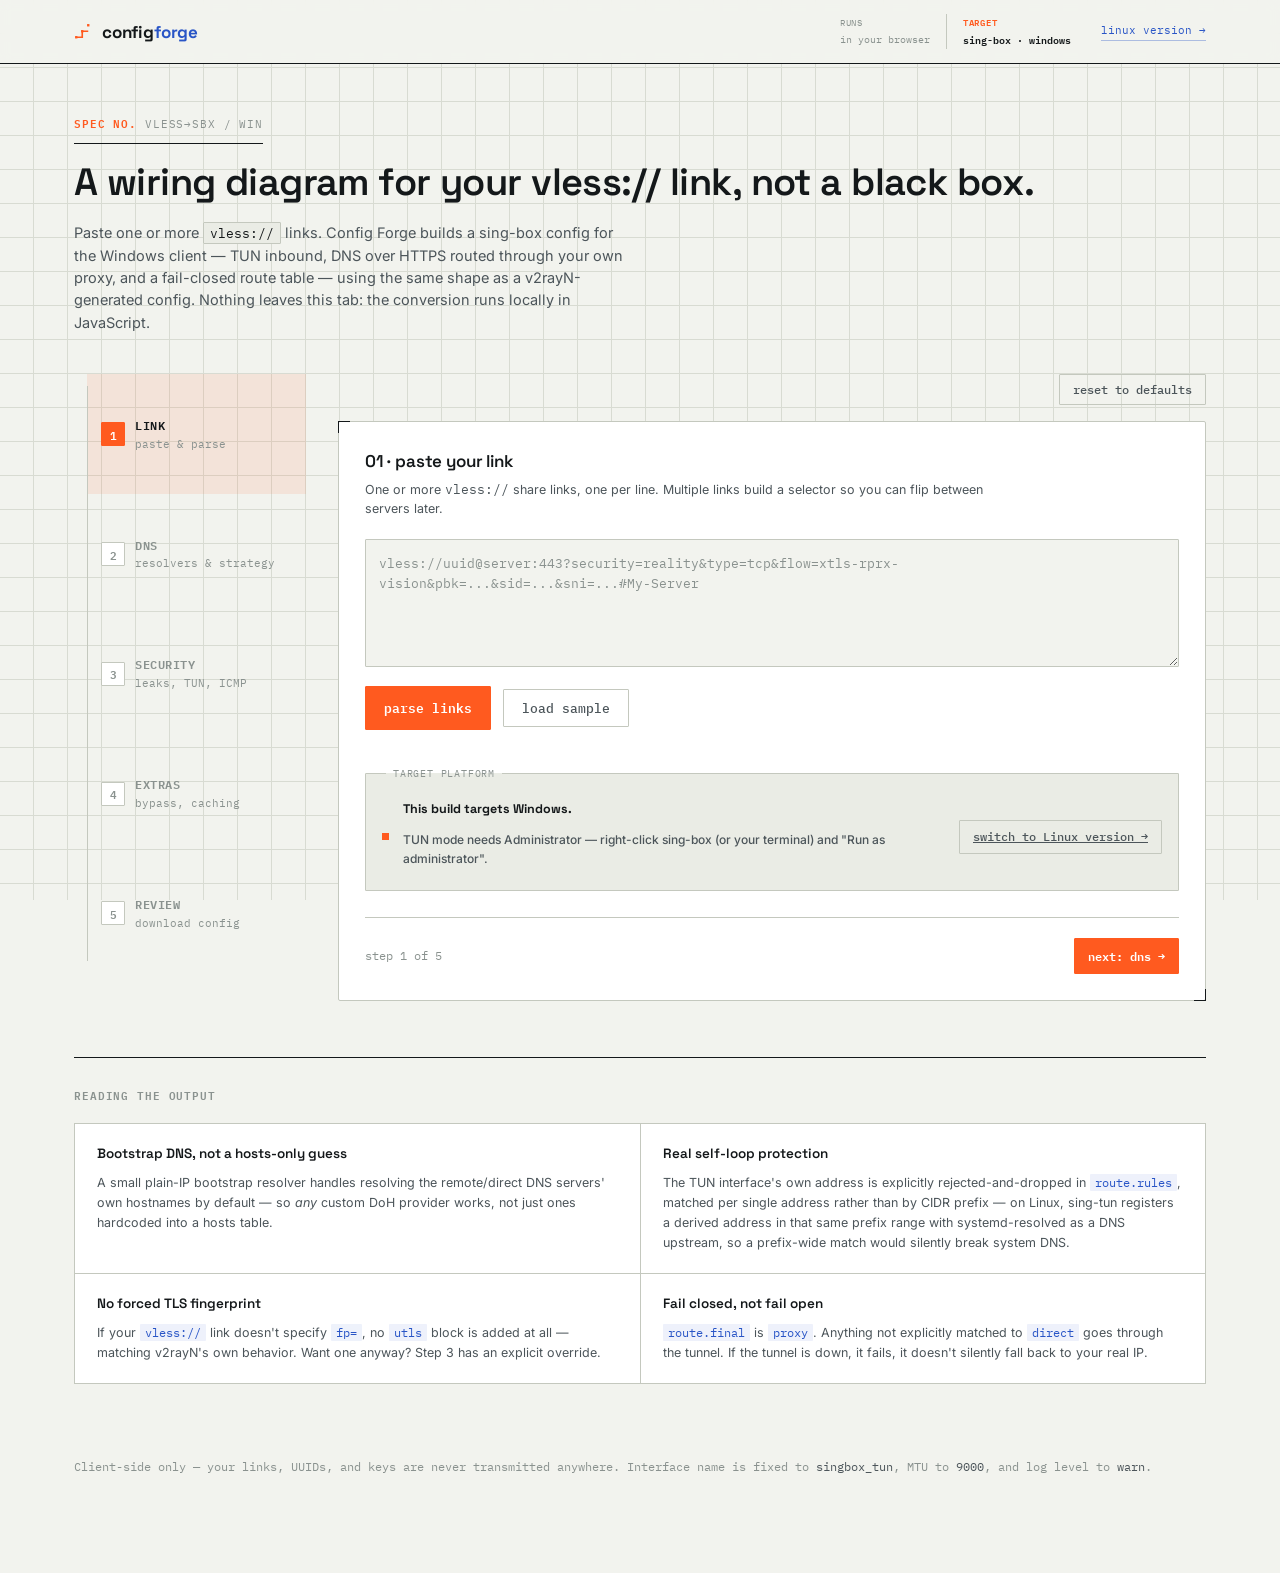
==== commit da50cccc: "Add files via upload" ====
--- a/index.html
+++ b/index.html
@@ -5,10 +5,10 @@
 <meta name="viewport" content="width=device-width, initial-scale=1.0">
 <title>vless → sing-box · config forge (windows)</title>
 <meta name="description" content="Convert vless:// links into sing-box client configs for Windows, generated with the same DNS/routing architecture as v2rayN's actual source code. Runs entirely in your browser — nothing is uploaded.">
-<link rel="icon" href="data:image/svg+xml,<svg xmlns=%22http://www.w3.org/2000/svg%22 viewBox=%220 0 24 24%22><rect width=%2224%22 height=%2224%22 rx=%222%22 fill=%22%230a0a0a%22/><path d=%22M4 12h4l2-6 4 12 2-6h4%22 stroke=%22%23e0a030%22 stroke-width=%222%22 fill=%22none%22 stroke-linecap=%22round%22 stroke-linejoin=%22round%22/></svg>">
+<link rel="icon" href="data:image/svg+xml,<svg xmlns=%22http://www.w3.org/2000/svg%22 viewBox=%220 0 24 24%22><rect width=%2224%22 height=%2224%22 fill=%22%23F2F3EE%22/><path d=%22M3 19H11V11H19%22 stroke=%22%23FF5A1F%22 stroke-width=%222.4%22 fill=%22none%22/><rect x=%221.3%22 y=%2217.3%22 width=%223.4%22 height=%223.4%22 fill=%22%2314181A%22/><rect x=%229.3%22 y=%229.3%22 width=%223.4%22 height=%223.4%22 fill=%22%2314181A%22/><rect x=%2217.3%22 y=%221.3%22 width=%223.4%22 height=%223.4%22 fill=%22%2314181A%22/></svg>">
 <link rel="preconnect" href="https://fonts.googleapis.com">
 <link rel="preconnect" href="https://fonts.gstatic.com" crossorigin>
-<link href="https://fonts.googleapis.com/css2?family=JetBrains+Mono:wght@400;500;600;700;800&display=swap" rel="stylesheet">
+<link href="https://fonts.googleapis.com/css2?family=Space+Grotesk:wght@500;600;700&family=Inter:wght@400;500;600;700&family=IBM+Plex+Mono:wght@400;500;600;700&display=swap" rel="stylesheet">
 <link rel="stylesheet" href="style.css">
 </head>
 <body>
@@ -17,14 +17,19 @@
   <div class="top-inner">
     <div class="brand">
       <span class="brand-mark" aria-hidden="true">
-        <svg viewBox="0 0 24 24" width="20" height="20"><path d="M2 12h4.5l2.5-7 5 14 2.5-7H22" fill="none" stroke="currentColor" stroke-width="2" stroke-linecap="round" stroke-linejoin="round"/></svg>
+        <svg viewBox="0 0 24 24" width="18" height="18" fill="none" xmlns="http://www.w3.org/2000/svg">
+          <path d="M3 19H11V11H19" stroke="currentColor" stroke-width="2.2"/>
+          <rect x="1.4" y="17.4" width="3.2" height="3.2" fill="currentColor"/>
+          <rect x="9.4" y="9.4" width="3.2" height="3.2" fill="currentColor"/>
+          <rect x="17.4" y="1.4" width="3.2" height="3.2" fill="currentColor"/>
+        </svg>
       </span>
       <span class="brand-text">config<span class="brand-accent">forge</span></span>
     </div>
     <div class="top-meta">
-      <span class="pill">runs in your browser</span>
-      <span class="pill pill-target" id="platformPill">target: sing-box · windows</span>
-      <a href="linux.html" class="pill pill-link">linux version →</a>
+      <span class="pill" data-label="runs">in your browser</span>
+      <span class="pill pill-target" data-label="target" id="platformPill">sing-box · windows</span>
+      <a href="linux.html" class="pill-link">linux version →</a>
     </div>
   </div>
 </header>
@@ -32,8 +37,8 @@
 <main class="shell">
 
   <section class="intro">
-    <p class="eyebrow">vless:// → config.json</p>
-    <h1>Built from v2rayN's own C# source, not reverse-engineered.</h1>
+    <p class="eyebrow">VLESS→SBX / WIN</p>
+    <h1>A wiring diagram for your vless:// link, not a black box.</h1>
     <p class="lede" id="ledeText">Five steps: paste a link, set your DNS, set your security posture, add anything optional, then review and download. This tool's DNS/routing generation is ported directly from v2rayN's actual <code>SingboxDnsService.cs</code> / <code>SingboxRoutingService.cs</code> source. Nothing leaves this tab.</p>
   </section>
 
@@ -66,7 +71,7 @@
     <button id="resetOptionsBtn" class="btn btn-ghost btn-sm" type="button">reset to defaults</button>
   </div>
 
-  <section class="panel">
+  <section class="panel tick-frame">
 
     <!-- STEP 1 — LINK -->
     <div class="step-panel" data-step="1" data-active="1">
@@ -329,7 +334,7 @@
         <p>Trace confirms which pieces are live. Download, then verify with <code>sing-box check -c config.json</code> before relying on it.</p>
       </div>
 
-      <section class="signal-path" id="signalPath" aria-label="Connection path status">
+      <section class="signal-path tick-frame tick-frame-signal" id="signalPath" aria-label="Connection path status">
         <div class="path-track">
           <div class="path-node" data-node="link" data-state="idle">
             <span class="node-box"></span>
--- a/style.css
+++ b/style.css
@@ -1,37 +1,45 @@
 /* ============================================================
-   Config Forge — design tokens (v3: terminal / phosphor)
-   near-black neutral bg · warm amber accent · teal "secure" accent
-   all-monospace: JetBrains Mono throughout
+   Config Forge — design tokens (v4: field spec sheet)
+   Light drafting-paper surface, indigo "wire" + signal-orange
+   accents, a dark instrument-readout reserved for live output.
+   Display: Space Grotesk · Body: Inter · Data: IBM Plex Mono
    ============================================================ */
 
 :root{
-  --bg:        #0a0a0a;
-  --panel:     #131313;
-  --panel-2:   #1b1b1b;
-  --border:    #2b2b2b;
-  --border-lt: #3c3c3c;
-
-  --text:      #e4e2dd;
-  --text-dim:  #9a968e;
-  --text-mute: #656158;
-
-  --accent:      #e0a030;
-  --accent-dim:  #8a6420;
-  --accent-soft: rgba(224,160,48,0.10);
-  --secure:      #4fd1c5;
-  --secure-dim:  #2a7a70;
-  --secure-soft: rgba(79,209,197,0.10);
-  --warn:        #e0824a;
-  --warn-soft:   rgba(224,130,74,0.10);
-  --danger:      #e0655c;
-  --danger-soft: rgba(224,101,92,0.10);
-
-  --font-display: 'JetBrains Mono', ui-monospace, monospace;
-  --font-body: 'JetBrains Mono', ui-monospace, monospace;
-  --font-code: 'JetBrains Mono', ui-monospace, monospace;
-
-  --radius: 3px;
-  --radius-sm: 2px;
+  --paper:     #F2F3EE;
+  --paper-2:   #FFFFFF;
+  --paper-3:   #EAECE5;
+
+  --ink:       #14181A;
+  --ink-dim:   #4C555A;
+  --ink-mute:  #8A928F;
+
+  --rule:      #D8DBD2;
+  --rule-2:    #C4C8BE;
+
+  --wire:      #2955C6;
+  --wire-soft: rgba(41,85,198,0.08);
+  --wire-line: rgba(41,85,198,0.35);
+
+  --signal:      #FF5A1F;
+  --signal-soft: rgba(255,90,31,0.10);
+  --signal-line: rgba(255,90,31,0.4);
+
+  --danger:      #C4402F;
+  --danger-soft: rgba(196,64,47,0.08);
+
+  --screen:      #12181B;
+  --screen-2:    #1A2226;
+  --screen-line: #2B363B;
+  --screen-text: #DCE1E2;
+  --screen-mute: #6E7A80;
+
+  --font-display: 'Space Grotesk', ui-sans-serif, sans-serif;
+  --font-body:    'Inter', ui-sans-serif, sans-serif;
+  --font-mono:    'IBM Plex Mono', ui-monospace, monospace;
+
+  --radius: 2px;
+  --radius-sm: 1px;
 }
 
 *{ box-sizing: border-box; }
@@ -39,122 +47,173 @@
 
 body{
   margin:0;
-  background: var(--bg);
-  color: var(--text);
+  background: var(--paper);
+  color: var(--ink);
   font-family: var(--font-body);
   font-size: 14px;
   line-height: 1.55;
   -webkit-font-smoothing: antialiased;
   background-image:
-    repeating-linear-gradient(0deg, rgba(255,255,255,0.012) 0px, rgba(255,255,255,0.012) 1px, transparent 1px, transparent 3px);
-}
-
-code, pre{ font-family: var(--font-code); }
-
-/* ---------- top bar ---------- */
+    linear-gradient(var(--rule) 1px, transparent 1px),
+    linear-gradient(90deg, var(--rule) 1px, transparent 1px);
+  background-size: 34px 34px;
+  background-position: -1px -1px;
+  background-attachment: fixed;
+}
+@media (max-width: 700px){
+  body{ background-size: 22px 22px; }
+}
+
+code, pre{ font-family: var(--font-mono); }
+
+::selection{ background: var(--signal); color: #fff; }
+
+/* ---------- registration-mark corner frame (signature motif) ---------- */
+.tick-frame{ position: relative; }
+.tick-frame::before, .tick-frame::after{
+  content: ""; position: absolute; width: 11px; height: 11px; pointer-events: none;
+}
+.tick-frame::before{ top: -1px; left: -1px; border-top: 1.5px solid var(--ink); border-left: 1.5px solid var(--ink); }
+.tick-frame::after{ bottom: -1px; right: -1px; border-bottom: 1.5px solid var(--ink); border-right: 1.5px solid var(--ink); }
+.tick-frame-signal::before, .tick-frame-signal::after{ border-color: var(--signal); }
+
+/* ---------- top bar / title block ---------- */
 .top{
   position: sticky; top:0; z-index: 20;
-  background: rgba(10,10,10,0.9);
+  background: rgba(242,243,238,0.92);
   backdrop-filter: blur(6px);
-  border-bottom: 1px solid var(--border);
+  border-bottom: 1.5px solid var(--ink);
 }
 .top-inner{
   max-width: 1180px; margin: 0 auto;
   padding: 14px 24px;
   display: flex; align-items: center; justify-content: space-between;
-  gap: 16px; flex-wrap: wrap;
-}
-.brand{ display:flex; align-items:center; gap:9px; }
-.brand-mark{ color: var(--accent); display:flex; }
+  gap: 20px; flex-wrap: wrap;
+}
+.brand{ display:flex; align-items:center; gap:10px; }
+.brand-mark{ color: var(--signal); display:flex; }
 .brand-text{
-  font-family: var(--font-display); font-weight: 700; font-size: 15px;
-  letter-spacing: 0.01em; color: var(--text);
-}
-.brand-accent{ color: var(--secure); }
-.top-meta{ display:flex; gap:8px; flex-wrap: wrap; }
+  font-family: var(--font-display); font-weight: 700; font-size: 17px;
+  letter-spacing: -0.01em; color: var(--ink);
+}
+.brand-accent{ color: var(--wire); }
+
+.top-meta{ display:flex; align-items: stretch; gap:0; font-family: var(--font-mono); }
 .pill{
-  font-family: var(--font-code); font-size: 11px; color: var(--text-dim);
-  border: 1px solid var(--border-lt); border-radius: var(--radius-sm);
-  padding: 5px 11px; white-space: nowrap; background: var(--panel);
-}
-.pill-target{ color: var(--accent); border-color: var(--accent-dim); background: var(--accent-soft); }
+  display:flex; flex-direction: column; justify-content:center; gap: 2px;
+  font-size: 10px; color: var(--ink-mute);
+  padding: 2px 16px; white-space: nowrap;
+  border-left: 1px solid var(--rule-2);
+}
+.pill:first-child{ border-left: none; padding-left: 0; }
+.pill::before{
+  content: attr(data-label);
+  font-size: 9px; text-transform: uppercase; letter-spacing: 0.08em; color: var(--ink-mute);
+}
+.pill-target{ color: var(--ink); font-weight: 600; }
+.pill-target::before{ color: var(--signal); }
+.pill-link{
+  align-self: center; margin-left: 14px;
+  font-family: var(--font-mono); font-size: 11px; color: var(--wire);
+  text-decoration: none; border-bottom: 1px solid var(--wire-line);
+  padding-bottom: 1px; transition: opacity 0.15s ease;
+}
+.pill-link:hover{ opacity: 0.65; }
 
 /* ---------- shell / layout ---------- */
 .shell{
-  max-width: 1180px; margin: 0 auto; padding: 44px 24px 80px;
+  max-width: 1180px; margin: 0 auto; padding: 48px 24px 84px;
   position: relative; z-index: 1;
 }
 
-.intro{ max-width: 720px; margin-bottom: 36px; }
+.intro{ max-width: 720px; margin-bottom: 40px; }
 .eyebrow{
-  font-family: var(--font-code); font-size: 12px; letter-spacing: 0.04em;
-  color: var(--accent); margin: 0 0 12px;
-}
-.eyebrow::before{ content: "$ "; color: var(--text-mute); }
+  display: inline-block;
+  font-family: var(--font-mono); font-size: 11px; letter-spacing: 0.08em;
+  text-transform: uppercase; color: var(--ink-mute);
+  padding-bottom: 10px; margin: 0 0 16px; border-bottom: 1.5px solid var(--ink);
+}
+.eyebrow::before{ content: "SPEC NO. "; color: var(--signal); font-weight: 600; }
 .intro h1{
-  font-family: var(--font-display); font-size: clamp(22px, 3.2vw, 30px);
-  line-height: 1.35; margin: 0 0 14px; font-weight: 700; letter-spacing: -0.01em;
-  color: var(--text);
-}
-.lede{ color: var(--text-dim); font-size: 13.5px; margin: 0; }
-.lede code{ color: var(--text); background: var(--panel-2); padding: 1px 6px; border-radius: var(--radius-sm); font-size: 0.92em; border: 1px solid var(--border); }
-
-/* ---------- signal path (signature element) — terminal trace ---------- */
+  font-family: var(--font-display); font-size: clamp(26px, 3.6vw, 38px);
+  line-height: 1.2; margin: 0 0 16px; font-weight: 600; letter-spacing: -0.015em;
+  color: var(--ink);
+}
+.lede{ color: var(--ink-dim); font-size: 14.5px; margin: 0; max-width: 62ch; }
+.lede code{ color: var(--ink); background: var(--paper-3); padding: 1px 6px; border-radius: var(--radius-sm); font-size: 0.92em; font-family: var(--font-mono); border: 1px solid var(--rule-2); }
+
+/* ---------- desktop rail layout ---------- */
+@media (min-width: 980px){
+  .shell{
+    display: grid;
+    grid-template-columns: 232px 1fr;
+    column-gap: 32px;
+    grid-template-areas:
+      "intro   intro"
+      "rail    utility"
+      "rail    panel"
+      "notes   notes"
+      "footer  footer";
+  }
+  .intro{ grid-area: intro; max-width: none; }
+  .stepper{ grid-area: rail; }
+  .utility-row{ grid-area: utility; }
+  .panel{ grid-area: panel; }
+  .notes{ grid-area: notes; }
+  .site-footer{ grid-area: footer; }
+}
+
+/* ---------- signal path (signature element) — instrument readout ---------- */
 .signal-path{
-  background: var(--panel);
-  border: 1px solid var(--border);
+  background: var(--screen);
   border-radius: var(--radius);
-  padding: 20px 24px;
-  margin-bottom: 36px;
+  padding: 22px 26px;
+  margin-bottom: 32px;
   overflow-x: auto;
-  font-family: var(--font-code);
+  font-family: var(--font-mono);
+  position: relative;
 }
 .path-track{
   display: flex; align-items: center; gap: 0;
   min-width: 640px;
 }
 .path-node{
-  display: flex; flex-direction: column; align-items: center; gap: 6px;
+  display: flex; flex-direction: column; align-items: center; gap: 8px;
   flex-shrink: 0; width: 116px;
 }
 .node-box{
-  font-size: 10.5px; color: var(--text-mute);
-  border: 1px solid var(--border-lt); border-radius: var(--radius-sm);
-  padding: 3px 0; width: 100%; text-align: center;
-  transition: all 0.3s ease; background: var(--panel-2);
-}
-.node-box::before{ content: "[ ]"; }
+  font-size: 10px; color: var(--screen-mute);
+  border: 1px solid var(--screen-line); border-radius: 1px;
+  padding: 4px 0; width: 22px; height: 22px;
+  display:flex; align-items:center; justify-content:center;
+  transition: all 0.3s ease; background: var(--screen-2);
+}
 .path-node[data-state="active"] .node-box{
-  border-color: var(--accent); color: var(--accent); background: var(--accent-soft);
-  text-shadow: 0 0 8px rgba(224,160,48,0.5);
-}
-.path-node[data-state="active"] .node-box::before{ content: "[×]"; }
+  border-color: var(--signal); color: var(--signal); background: rgba(255,90,31,0.14);
+  box-shadow: 0 0 10px rgba(255,90,31,0.35);
+}
+.path-node[data-state="active"] .node-box::before{ content: "●"; font-size: 8px; }
 .path-node[data-state="warn"] .node-box{
-  border-color: var(--warn); color: var(--warn); background: var(--warn-soft);
-}
-.path-node[data-state="warn"] .node-box::before{ content: "[!]"; }
+  border-color: #e0a030; color: #e0a030; background: rgba(224,160,48,0.14);
+}
+.path-node[data-state="warn"] .node-box::before{ content: "!"; }
 .node-label{
-  font-family: var(--font-code); font-size: 10px; color: var(--text-mute);
-  letter-spacing: 0.02em; text-align: center; transition: color 0.3s ease;
+  font-family: var(--font-mono); font-size: 10px; color: var(--screen-mute);
+  letter-spacing: 0.04em; text-align: center; transition: color 0.3s ease;
   text-transform: uppercase;
 }
-.path-node[data-state="active"] .node-label{ color: var(--text); }
+.path-node[data-state="active"] .node-label{ color: var(--screen-text); }
 
 .path-wire{
-  flex: 1; height: 16px; position: relative; margin: 0 -2px;
-  min-width: 32px; overflow: hidden;
-  font-size: 11px; color: var(--border-lt); white-space: nowrap;
-  display: flex; align-items: center;
-}
-.path-wire::before{
-  content: "· · · · · · · · · · · · · · · · · · · · · · · ·";
-  letter-spacing: 2px;
-}
-.path-wire[data-active="1"]::before{ color: var(--accent); }
+  flex: 1; height: 1px; position: relative; margin: 0 -2px 18px;
+  min-width: 32px; overflow: visible;
+  background: var(--screen-line);
+}
+.path-wire[data-active="1"]{ background: var(--wire-line); }
 .wire-pulse{
-  position: absolute; top: 0; left: -6px; bottom: 0;
+  position: absolute; top: -3px; left: -6px; bottom: 0;
   width: 8px; display: flex; align-items: center; justify-content: center;
-  color: var(--accent); opacity: 0; font-weight: 700;
+  color: var(--signal); opacity: 0; font-weight: 700; font-size: 10px;
 }
 .wire-pulse::before{ content: "▸"; }
 .path-wire[data-active="1"] .wire-pulse{
@@ -170,272 +229,249 @@
   .wire-pulse{ animation: none !important; opacity: 0 !important; }
 }
 
-/* ---------- workspace ---------- */
-.workspace{
-  display: grid; grid-template-columns: 1fr 1fr; gap: 22px;
-  align-items: start;
-}
-@media (max-width: 980px){
-  .workspace{ grid-template-columns: 1fr; }
-}
-
+/* ---------- panel ---------- */
 .panel{
-  background: var(--panel);
-  border: 1px solid var(--border);
+  background: var(--paper-2);
+  border: 1px solid var(--rule-2);
   border-radius: var(--radius);
-  padding: 22px;
+  padding: 26px;
+  position: relative;
 }
 .panel-head{
   display: flex; align-items: baseline; justify-content: space-between;
-  gap: 12px; margin-bottom: 15px;
-}
-.panel-head-spaced{ margin-top: 30px; }
+  gap: 12px; margin-bottom: 16px;
+}
 .panel-head h2{
-  font-family: var(--font-display); font-size: 13.5px; margin: 0;
-  color: var(--accent); font-weight: 700; letter-spacing: 0.01em;
-}
-.panel-sub{ font-size: 11.5px; color: var(--text-mute); font-family: var(--font-code); }
-.panel-head-actions{ display: flex; align-items: center; gap: 12px; flex-wrap: wrap; }
+  font-family: var(--font-display); font-size: 14px; margin: 0;
+  color: var(--ink); font-weight: 600; letter-spacing: 0.01em;
+}
 
 /* ---------- input ---------- */
 .link-input{
   width: 100%; resize: vertical;
-  background: #060606; color: var(--text);
-  border: 1px solid var(--border-lt); border-radius: var(--radius-sm);
-  padding: 13px; font-family: var(--font-code); font-size: 12.5px;
+  background: var(--paper); color: var(--ink);
+  border: 1px solid var(--rule-2); border-radius: var(--radius-sm);
+  padding: 13px; font-family: var(--font-mono); font-size: 12.5px;
   line-height: 1.6;
 }
-.link-input:focus{ outline: none; border-color: var(--accent); }
-.link-input::placeholder{ color: var(--text-mute); }
-
-.input-row{ display:flex; align-items:center; gap: 12px; margin-top: 12px; flex-wrap: wrap; }
+.link-input:focus{ outline: none; border-color: var(--wire); box-shadow: 0 0 0 3px var(--wire-soft); }
+.link-input::placeholder{ color: var(--ink-mute); }
+
+.input-row{ display:flex; align-items:center; gap: 12px; margin-top: 14px; flex-wrap: wrap; }
 
 .btn{
-  font-family: var(--font-code); font-size: 12.5px; font-weight: 500;
-  padding: 9px 16px; border-radius: var(--radius-sm);
-  border: 1px solid transparent; cursor: pointer;
+  font-family: var(--font-mono); font-size: 12.5px; font-weight: 500;
+  padding: 10px 18px; border-radius: var(--radius-sm);
+  border: 1.5px solid transparent; cursor: pointer;
   transition: all 0.15s ease;
 }
-.btn-primary{ background: var(--accent); color: #14100a; font-weight: 700; }
-.btn-primary:hover{ background: #f0b040; }
-.btn-primary:disabled{ background: var(--border-lt); color: var(--text-mute); cursor: not-allowed; }
-.btn-ghost{ background: transparent; color: var(--text-dim); border-color: var(--border-lt); }
-.btn-ghost:hover{ color: var(--text); border-color: var(--accent); }
-.btn-ghost:disabled{ color: var(--text-mute); cursor: not-allowed; border-color: var(--border); }
-.btn-sm{ padding: 6px 12px; font-size: 11.5px; }
-
-.parse-status{ font-size: 12px; color: var(--text-mute); font-family: var(--font-code); }
-.parse-status.ok{ color: var(--secure); }
+.btn-primary{ background: var(--signal); color: #fff; font-weight: 600; border-color: var(--signal); }
+.btn-primary:hover{ background: #e64f18; border-color: #e64f18; }
+.btn-primary:disabled{ background: var(--paper-3); color: var(--ink-mute); border-color: var(--rule-2); cursor: not-allowed; }
+.btn-ghost{ background: transparent; color: var(--ink-dim); border-color: var(--rule-2); }
+.btn-ghost:hover{ color: var(--ink); border-color: var(--ink); }
+.btn-ghost:disabled{ color: var(--ink-mute); cursor: not-allowed; border-color: var(--rule); }
+.btn-sm{ padding: 7px 13px; font-size: 11.5px; }
+
+.parse-status{ font-size: 12px; color: var(--ink-mute); font-family: var(--font-mono); }
+.parse-status.ok{ color: var(--wire); }
 .parse-status.err{ color: var(--danger); }
 
-.link-results{ margin-top: 14px; display: flex; flex-direction: column; gap: 8px; }
+.link-results{ margin-top: 16px; display: flex; flex-direction: column; gap: 8px; }
 .link-card{
-  border: 1px solid var(--border); border-radius: var(--radius-sm);
-  padding: 10px 13px; background: var(--panel-2);
+  border: 1px solid var(--rule-2); border-left: 3px solid var(--wire); border-radius: var(--radius-sm);
+  padding: 11px 14px; background: var(--paper);
   display: flex; align-items: center; justify-content: space-between; gap: 10px;
 }
-.link-card.err{ border-color: rgba(224,101,92,0.4); background: var(--danger-soft); }
+.link-card.err{ border-left-color: var(--danger); background: var(--danger-soft); }
 .link-card-main{ min-width: 0; }
-.link-card-name{ font-size: 12.5px; font-weight: 700; color: var(--text); }
-.link-card-detail{ font-size: 11px; color: var(--text-mute); font-family: var(--font-code); overflow: hidden; text-overflow: ellipsis; white-space: nowrap; }
+.link-card-name{ font-size: 12.5px; font-weight: 600; color: var(--ink); font-family: var(--font-display); }
+.link-card-detail{ font-size: 11px; color: var(--ink-mute); font-family: var(--font-mono); overflow: hidden; text-overflow: ellipsis; white-space: nowrap; }
 .link-card-badge{
-  font-family: var(--font-code); font-size: 10px; padding: 3px 8px; border-radius: var(--radius-sm);
-  flex-shrink: 0;
-}
-.badge-ok{ background: var(--secure-soft); color: var(--secure); }
+  font-family: var(--font-mono); font-size: 10px; padding: 3px 9px; border-radius: var(--radius-sm);
+  flex-shrink: 0; text-transform: uppercase; letter-spacing: 0.04em;
+}
+.badge-ok{ background: var(--wire-soft); color: var(--wire); }
 .badge-err{ background: var(--danger-soft); color: var(--danger); }
 
-/* ---------- quick setup grid ---------- */
+/* ---------- options grid ---------- */
 .options-grid{
-  display: grid; grid-template-columns: 1fr 1fr; gap: 16px;
+  display: grid; grid-template-columns: 1fr 1fr; gap: 18px;
 }
 @media (max-width: 620px){ .options-grid{ grid-template-columns: 1fr; } }
 
 .opt-group{
-  border: 1px solid var(--border); border-radius: var(--radius-sm);
-  padding: 15px; margin: 0; min-width: 0; background: var(--panel);
+  border: 1px solid var(--rule-2); border-radius: var(--radius-sm);
+  padding: 18px 16px 16px; margin: 12px 0 0; min-width: 0; background: var(--paper-2);
 }
 .opt-group legend{
-  font-family: var(--font-code); font-size: 10.5px; text-transform: uppercase;
-  letter-spacing: 0.05em; color: var(--text-mute); padding: 0 5px;
+  font-family: var(--font-mono); font-size: 10px; text-transform: uppercase;
+  letter-spacing: 0.08em; color: var(--ink-mute); padding: 0 7px; margin-left: 4px;
 }
 .opt-group-wide{ grid-column: 1 / -1; }
-.legend-note{ text-transform: none; letter-spacing: normal; color: var(--text-mute); font-size: 11px; }
+.legend-note{ text-transform: none; letter-spacing: normal; color: var(--ink-mute); font-size: 11px; }
 .bypass-input{
   width: 100%; resize: vertical;
-  background: #060606; color: var(--text);
-  border: 1px solid var(--border-lt); border-radius: var(--radius-sm);
-  padding: 10px; font-family: var(--font-code); font-size: 12px; line-height: 1.6;
+  background: var(--paper); color: var(--ink);
+  border: 1px solid var(--rule-2); border-radius: var(--radius-sm);
+  padding: 10px; font-family: var(--font-mono); font-size: 12px; line-height: 1.6;
   margin-top: 2px;
 }
-.bypass-input:focus{ outline: none; border-color: var(--accent); }
-.field-label-hint{ margin-top: 7px; font-size: 11px; }
-.field-label-hint code{ color: var(--text-dim); background: var(--panel-2); padding: 1px 5px; border-radius: var(--radius-sm); border: 1px solid var(--border); }
-
-.field{ display: block; margin-top: 11px; }
+.bypass-input:focus{ outline: none; border-color: var(--wire); box-shadow: 0 0 0 3px var(--wire-soft); }
+.field-label-hint{ margin-top: 8px; font-size: 11px; display:block; color: var(--ink-mute); }
+.field-label-hint code{ color: var(--ink-dim); background: var(--paper-3); padding: 1px 5px; border-radius: var(--radius-sm); border: 1px solid var(--rule-2); font-family: var(--font-mono); }
+
+.field{ display: block; margin-top: 13px; }
 .field:first-of-type{ margin-top: 4px; }
-.field-label{ display:block; font-size: 12px; color: var(--text-dim); margin-bottom: 6px; }
-.field-label small{ display:block; color: var(--text-mute); font-weight: 400; margin-top: 2px; }
+.field-label{ display:block; font-size: 12px; color: var(--ink-dim); margin-bottom: 6px; font-weight: 500; }
+.field-label small{ display:block; color: var(--ink-mute); font-weight: 400; margin-top: 2px; }
 .field input[type="text"], .field input[type="number"], .field select, .field-sub{
-  width: 100%; background: #060606; color: var(--text);
-  border: 1px solid var(--border-lt); border-radius: var(--radius-sm);
-  padding: 7px 9px; font-size: 12.5px; font-family: var(--font-code);
+  width: 100%; background: var(--paper); color: var(--ink);
+  border: 1px solid var(--rule-2); border-radius: var(--radius-sm);
+  padding: 8px 10px; font-size: 12.5px; font-family: var(--font-mono);
 }
 .field-sub{ margin-top: 8px; }
 .field select{ font-family: var(--font-body); }
-.field input:focus, .field select:focus{ outline: none; border-color: var(--accent); }
+.field input:focus, .field select:focus{ outline: none; border-color: var(--wire); box-shadow: 0 0 0 3px var(--wire-soft); }
 .field-inline{ display:flex; align-items:center; gap: 10px; }
 .field-inline .field-label{ margin-bottom:0; white-space: nowrap; }
 
 .toggle{
-  display: grid; grid-template-columns: 34px 1fr; align-items: start;
-  gap: 10px; margin-top: 13px; cursor: pointer;
+  display: grid; grid-template-columns: 32px 1fr; align-items: start;
+  gap: 11px; margin-top: 14px; cursor: pointer;
 }
 .toggle input{ position:absolute; opacity:0; width:0; height:0; }
 .toggle-track{
-  width: 34px; height: 18px; border-radius: var(--radius-sm); background: var(--panel-2);
-  border: 1px solid var(--border-lt);
+  width: 32px; height: 18px; border-radius: var(--radius-sm); background: var(--paper);
+  border: 1.5px solid var(--rule-2);
   position: relative; transition: all 0.2s ease; margin-top: 2px;
 }
 .toggle-thumb{
-  position: absolute; top: 1px; left: 1px; width: 14px; height: 14px;
-  border-radius: 1px; background: var(--text-mute); transition: all 0.2s ease;
-}
-.toggle input:checked + .toggle-track{ border-color: var(--secure); background: var(--secure-soft); }
-.toggle input:checked + .toggle-track .toggle-thumb{ transform: translateX(16px); background: var(--secure); }
-.toggle input:focus-visible + .toggle-track{ outline: 1px solid var(--accent); outline-offset: 2px; }
-.toggle-text{ font-size: 12.5px; color: var(--text); }
-.toggle-text small{ display:block; color: var(--text-mute); font-size: 11px; font-weight: 400; margin-top: 2px; }
-
-/* ---------- advanced disclosure sections ---------- */
-.advanced{
-  margin-top: 18px; border: 1px solid var(--border); border-radius: var(--radius-sm);
-  background: var(--panel); overflow: hidden;
-}
-.advanced + .advanced{ margin-top: 10px; }
-.advanced summary{
-  list-style: none; cursor: pointer; padding: 12px 15px;
-  display: flex; align-items: center; justify-content: space-between; gap: 10px;
-  font-family: var(--font-code); font-size: 12px; color: var(--text-dim);
-  user-select: none;
-}
-.advanced summary::-webkit-details-marker{ display: none; }
-.advanced summary .adv-title{ display: flex; align-items: center; gap: 8px; color: var(--text); font-weight: 500; }
-.advanced summary .adv-chevron{
-  color: var(--accent); font-family: var(--font-code); font-size: 11px;
-}
-.advanced summary .adv-chevron::before{ content: "+"; }
-.advanced[open] summary .adv-chevron::before{ content: "−"; }
-.advanced summary:hover{ background: var(--panel-2); }
-.advanced-body{
-  padding: 2px 15px 16px; border-top: 1px solid var(--border);
-}
-.advanced-body .options-grid{ margin-top: 14px; }
-
-/* ---------- output ---------- */
-.output-panel{ position: sticky; top: 84px; }
+  position: absolute; top: 1px; left: 1px; width: 13px; height: 13px;
+  border-radius: 1px; background: var(--ink-mute); transition: all 0.2s ease;
+}
+.toggle input:checked + .toggle-track{ border-color: var(--wire); background: var(--wire-soft); }
+.toggle input:checked + .toggle-track .toggle-thumb{ transform: translateX(14px); background: var(--wire); }
+.toggle input:focus-visible + .toggle-track{ outline: 2px solid var(--signal); outline-offset: 2px; }
+.toggle-text{ font-size: 12.5px; color: var(--ink); }
+.toggle-text small{ display:block; color: var(--ink-mute); font-size: 11px; font-weight: 400; margin-top: 2px; }
+
+/* ---------- output (instrument readout) ---------- */
 .output-actions{ display:flex; gap: 8px; }
 .warnings{
-  background: var(--warn-soft); border: 1px solid rgba(224,130,74,0.35);
-  border-radius: var(--radius-sm); padding: 11px 13px; margin-bottom: 14px;
-  font-size: 12px; color: var(--warn); font-family: var(--font-code);
-}
-.warnings strong{ color: #f0a878; }
+  background: var(--paper-2); border: 1px solid var(--rule-2); border-left: 3px solid var(--signal);
+  border-radius: var(--radius-sm); padding: 12px 15px; margin-bottom: 16px;
+  font-size: 12px; color: var(--ink-dim); font-family: var(--font-mono);
+}
+.warnings strong{ color: var(--signal); text-transform: uppercase; font-size: 10px; letter-spacing: 0.06em; }
 .warnings ul{ margin: 6px 0 0; padding-left: 18px; }
 .warnings li{ margin-top: 4px; }
 
 .output-code{
-  background: #060606; border: 1px solid var(--border-lt); border-radius: var(--radius-sm);
-  padding: 17px; margin: 0; max-height: 640px; overflow: auto;
-  font-size: 12px; line-height: 1.65; color: #b0aca4;
+  background: var(--screen); border-radius: var(--radius);
+  padding: 18px; margin: 0; max-height: 640px; overflow: auto;
+  font-size: 12px; line-height: 1.65; color: var(--screen-text);
 }
 .output-code code{ color: inherit; }
-.tok-key{ color: #e0b060; }
-.tok-str{ color: #4fd1c5; }
-.tok-num{ color: #e0824a; }
-.tok-bool{ color: #c48fe0; }
-.tok-punc{ color: #5a5650; }
+.tok-key{ color: #7FB8E0; }
+.tok-str{ color: #E8B04F; }
+.tok-num{ color: #FF8A5B; }
+.tok-bool{ color: #C48FE0; }
+.tok-punc{ color: var(--screen-mute); }
 
 /* ---------- notes ---------- */
-.notes{ margin-top: 52px; }
+.notes{ margin-top: 56px; padding-top: 28px; border-top: 1.5px solid var(--ink); }
 .notes h2{
-  font-family: var(--font-display); font-size: 12.5px; text-transform: uppercase;
-  letter-spacing: 0.05em; color: var(--text-mute); margin: 0 0 16px; font-weight: 700;
+  font-family: var(--font-mono); font-size: 11px; text-transform: uppercase;
+  letter-spacing: 0.08em; color: var(--ink-mute); margin: 0 0 20px; font-weight: 600;
 }
 .notes-grid{
-  display: grid; grid-template-columns: repeat(2, 1fr); gap: 16px;
+  display: grid; grid-template-columns: repeat(2, 1fr); gap: 0;
+  border-top: 1px solid var(--rule-2); border-left: 1px solid var(--rule-2);
 }
 @media (max-width: 780px){ .notes-grid{ grid-template-columns: 1fr; } }
 .note{
-  border: 1px solid var(--border); border-radius: var(--radius-sm);
-  padding: 16px; background: var(--panel);
-}
-.note h3{ font-size: 13px; margin: 0 0 7px; color: var(--accent); font-family: var(--font-display); font-weight: 700; }
-.note p{ font-size: 12.5px; color: var(--text-dim); margin: 0; line-height: 1.6; }
-.note code{ color: var(--secure); background: var(--secure-soft); padding: 1px 5px; border-radius: var(--radius-sm); font-size: 0.92em; }
-.note a{ color: var(--accent); }
+  border-right: 1px solid var(--rule-2); border-bottom: 1px solid var(--rule-2);
+  padding: 20px 22px; background: var(--paper-2);
+}
+.note h3{ font-size: 13.5px; margin: 0 0 8px; color: var(--ink); font-family: var(--font-display); font-weight: 600; }
+.note p{ font-size: 12.5px; color: var(--ink-dim); margin: 0; line-height: 1.6; }
+.note code{ color: var(--wire); background: var(--wire-soft); padding: 1px 5px; border-radius: var(--radius-sm); font-size: 0.92em; font-family: var(--font-mono); }
+.note a{ color: var(--signal); }
 
 /* ---------- footer ---------- */
 .site-footer{
-  margin-top: 52px; padding-top: 22px; border-top: 1px solid var(--border);
-  font-size: 12px; color: var(--text-mute);
-}
-.site-footer code{ color: var(--text-dim); }
+  margin-top: 40px; padding-top: 22px;
+  font-size: 12px; color: var(--ink-mute); font-family: var(--font-mono);
+}
+.site-footer code{ color: var(--ink-dim); }
 
 /* ---------- platform banner ---------- */
-.platform-banner{ background: var(--panel-2); border-color: var(--accent-dim); }
+.platform-banner{ background: var(--paper-3); border-color: var(--rule-2); }
 .platform-badge{ display: flex; align-items: center; gap: 14px; flex-wrap: wrap; }
 .platform-badge-dot{
-  width: 8px; height: 8px; flex-shrink: 0;
-  background: var(--accent); box-shadow: 0 0 6px rgba(224,160,48,0.6);
+  width: 7px; height: 7px; flex-shrink: 0; border-radius: 0;
+  background: var(--signal);
 }
 .platform-badge-text{ flex: 1; min-width: 200px; display: flex; flex-direction: column; gap: 4px; }
-.platform-badge-text strong{ font-size: 12.5px; color: var(--text); }
+.platform-badge-text strong{ font-size: 12.5px; color: var(--ink); font-family: var(--font-display); }
 .platform-badge .btn{ flex-shrink: 0; white-space: nowrap; }
-.pill-link{ color: var(--accent); text-decoration: none; transition: border-color 0.15s ease, color 0.15s ease; }
-.pill-link:hover{ color: #f0b040; border-color: var(--accent); }
 
 /* ============================================================
-   WIZARD / STEPPER — the core interaction model
+   WIZARD / RAIL — the core interaction model
    ============================================================ */
 .stepper{
   display: flex; align-items: stretch; gap: 0;
-  border: 1px solid var(--border); border-radius: var(--radius);
-  background: var(--panel); overflow-x: auto; margin-bottom: 28px;
+  border: 1px solid var(--rule-2); border-radius: var(--radius);
+  background: var(--paper-2); overflow-x: auto; margin-bottom: 28px;
 }
 .step-item{
-  flex: 1; min-width: 130px;
+  flex: 1; min-width: 128px;
   display: flex; align-items: center; gap: 10px;
-  padding: 14px 16px; cursor: pointer; user-select: none;
-  border-right: 1px solid var(--border);
+  padding: 15px 16px; cursor: pointer; user-select: none;
+  border-right: 1px solid var(--rule-2);
   background: transparent; transition: background 0.15s ease;
-  font-family: var(--font-code);
+  font-family: var(--font-mono);
 }
 .step-item:last-child{ border-right: none; }
-.step-item:hover{ background: var(--panel-2); }
+.step-item:hover{ background: var(--paper-3); }
 .step-num{
   flex-shrink: 0; width: 24px; height: 24px; border-radius: var(--radius-sm);
-  border: 1px solid var(--border-lt); display: flex; align-items: center; justify-content: center;
-  font-size: 11px; color: var(--text-mute); font-weight: 700;
-  transition: all 0.2s ease;
-}
-.step-item[data-state="current"]{ background: var(--accent-soft); }
+  border: 1.5px solid var(--rule-2); display: flex; align-items: center; justify-content: center;
+  font-size: 11px; color: var(--ink-mute); font-weight: 600;
+  transition: all 0.2s ease; background: var(--paper-2);
+}
+.step-item[data-state="current"]{ background: var(--signal-soft); }
 .step-item[data-state="current"] .step-num{
-  border-color: var(--accent); color: var(--accent); background: rgba(224,160,48,0.15);
-  box-shadow: 0 0 8px rgba(224,160,48,0.35);
+  border-color: var(--signal); color: #fff; background: var(--signal);
 }
 .step-item[data-state="done"] .step-num{
-  border-color: var(--secure); color: var(--secure); background: var(--secure-soft);
+  border-color: var(--wire); color: #fff; background: var(--wire);
 }
 .step-item[data-state="done"] .step-num::before{ content: "✓"; }
 .step-text{ display: flex; flex-direction: column; gap: 1px; min-width: 0; }
 .step-title{
-  font-size: 11.5px; text-transform: uppercase; letter-spacing: 0.04em;
-  color: var(--text-mute); font-weight: 700;
-}
-.step-item[data-state="current"] .step-title{ color: var(--text); }
-.step-item[data-state="done"] .step-title{ color: var(--text-dim); }
-.step-desc{ font-size: 10.5px; color: var(--text-mute); white-space: nowrap; overflow: hidden; text-overflow: ellipsis; }
+  font-size: 11.5px; text-transform: uppercase; letter-spacing: 0.05em;
+  color: var(--ink-mute); font-weight: 600;
+}
+.step-item[data-state="current"] .step-title{ color: var(--ink); }
+.step-item[data-state="done"] .step-title{ color: var(--ink-dim); }
+.step-desc{ font-size: 10.5px; color: var(--ink-mute); white-space: nowrap; overflow: hidden; text-overflow: ellipsis; }
+
+@media (min-width: 980px){
+  .stepper{
+    flex-direction: column; border: none; background: transparent;
+    overflow: visible; position: relative; padding-left: 13px;
+  }
+  .stepper::before{
+    content: ""; position: absolute; left: 13px; top: 12px; bottom: 12px;
+    width: 1px; background: var(--rule-2);
+  }
+  .step-item{
+    border-right: none; padding: 13px 8px 13px 14px; min-width: 0;
+  }
+  .step-item:hover{ background: var(--paper-3); }
+}
 
 .step-panel{ display: none; }
 .step-panel[data-active="1"]{ display: block; animation: stepIn 0.25s ease; }
@@ -449,19 +485,18 @@
 
 .step-nav{
   display: flex; align-items: center; justify-content: space-between;
-  gap: 12px; margin-top: 24px; padding-top: 20px; border-top: 1px solid var(--border);
-}
-.step-nav-hint{ font-size: 11.5px; color: var(--text-mute); font-family: var(--font-code); }
-
-.step-panel-head{ margin-bottom: 18px; }
+  gap: 12px; margin-top: 26px; padding-top: 20px; border-top: 1px solid var(--rule-2);
+}
+.step-nav-hint{ font-size: 11.5px; color: var(--ink-mute); font-family: var(--font-mono); }
+
+.step-panel-head{ margin-bottom: 20px; }
 .step-panel-head h2{
-  font-family: var(--font-display); font-size: 15px; color: var(--accent);
-  margin: 0 0 4px; font-weight: 700;
-}
-.step-panel-head p{ font-size: 12.5px; color: var(--text-dim); margin: 0; max-width: 620px; }
+  font-family: var(--font-display); font-size: 17px; color: var(--ink);
+  margin: 0 0 5px; font-weight: 600; letter-spacing: -0.01em;
+}
+.step-panel-head p{ font-size: 12.5px; color: var(--ink-dim); margin: 0; max-width: 620px; }
 
 .utility-row{
   display: flex; align-items: center; justify-content: flex-end; gap: 12px;
   margin-bottom: 16px; flex-wrap: wrap;
 }
-
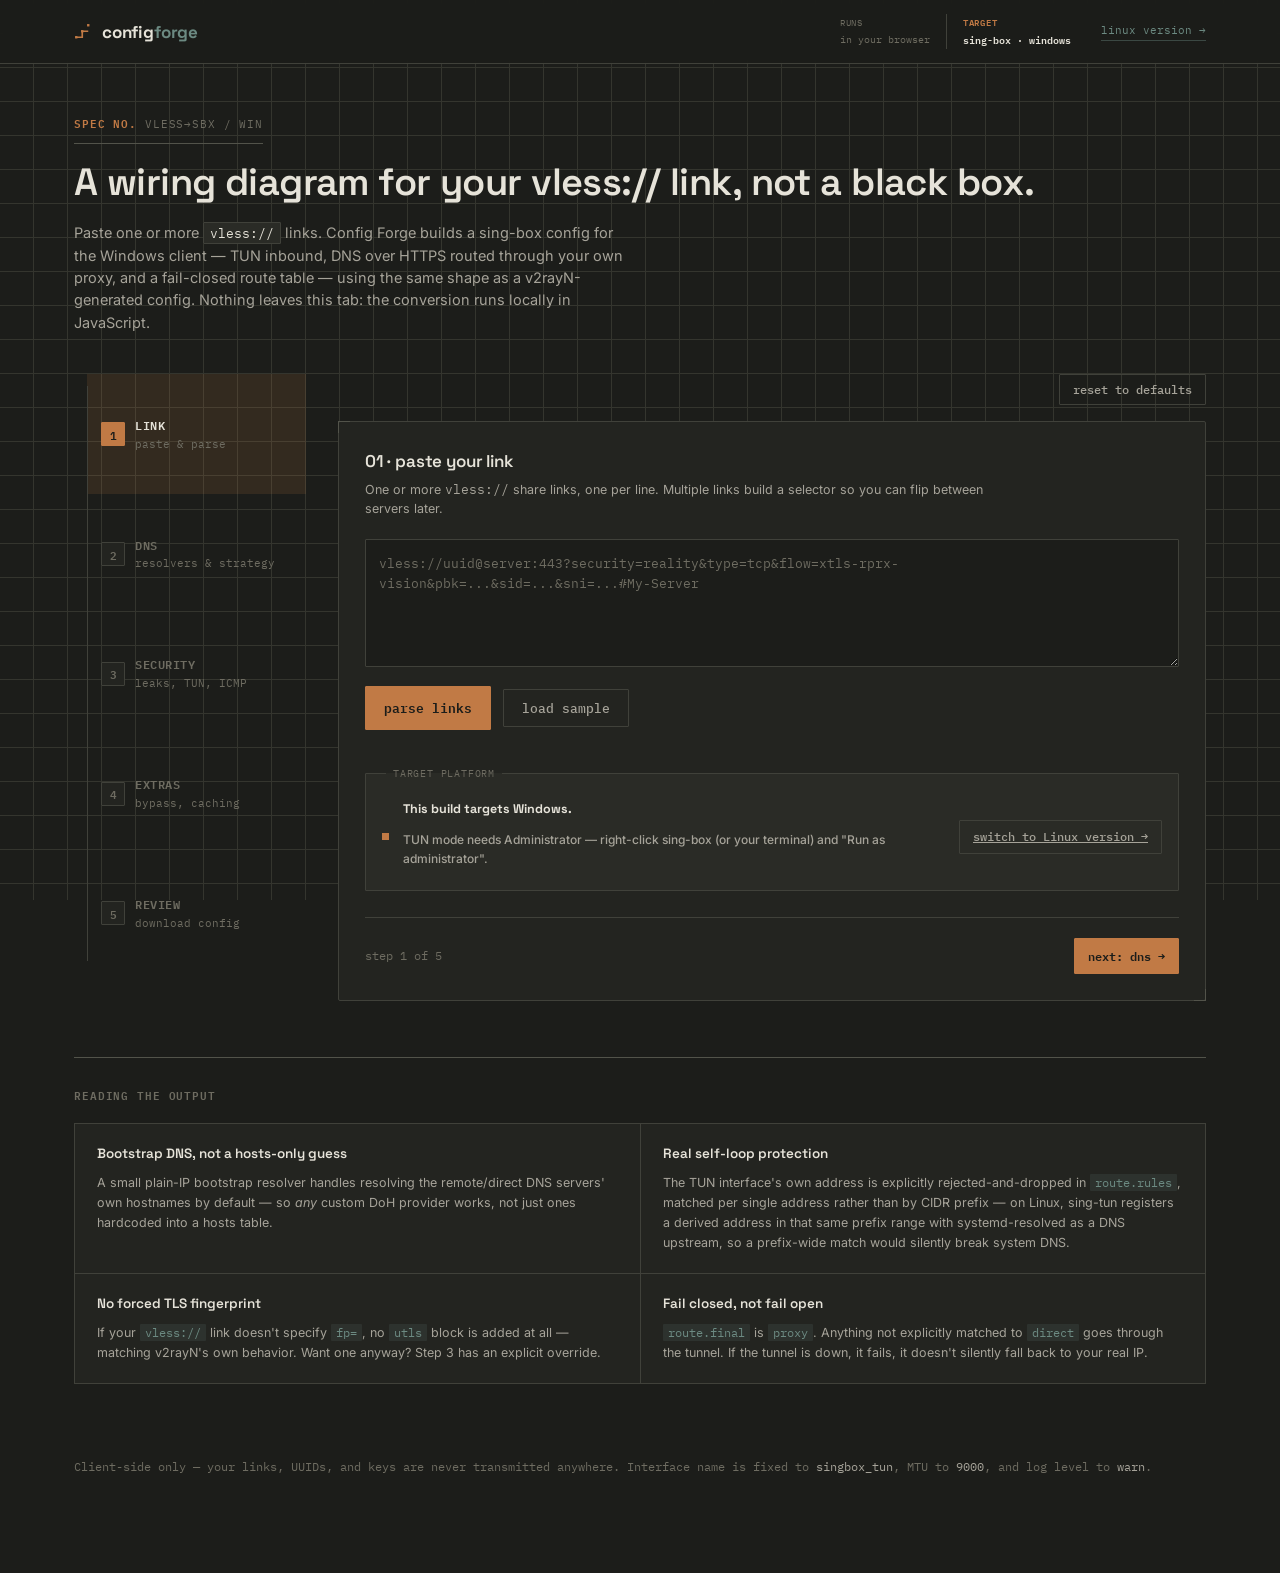
==== commit 9650abf7: "Add files via upload" ====
--- a/index.html
+++ b/index.html
@@ -5,7 +5,7 @@
 <meta name="viewport" content="width=device-width, initial-scale=1.0">
 <title>vless → sing-box · config forge (windows)</title>
 <meta name="description" content="Convert vless:// links into sing-box client configs for Windows, generated with the same DNS/routing architecture as v2rayN's actual source code. Runs entirely in your browser — nothing is uploaded.">
-<link rel="icon" href="data:image/svg+xml,<svg xmlns=%22http://www.w3.org/2000/svg%22 viewBox=%220 0 24 24%22><rect width=%2224%22 height=%2224%22 fill=%22%23F2F3EE%22/><path d=%22M3 19H11V11H19%22 stroke=%22%23FF5A1F%22 stroke-width=%222.4%22 fill=%22none%22/><rect x=%221.3%22 y=%2217.3%22 width=%223.4%22 height=%223.4%22 fill=%22%2314181A%22/><rect x=%229.3%22 y=%229.3%22 width=%223.4%22 height=%223.4%22 fill=%22%2314181A%22/><rect x=%2217.3%22 y=%221.3%22 width=%223.4%22 height=%223.4%22 fill=%22%2314181A%22/></svg>">
+<link rel="icon" href="data:image/svg+xml,<svg xmlns=%22http://www.w3.org/2000/svg%22 viewBox=%220 0 24 24%22><rect width=%2224%22 height=%2224%22 fill=%22%231C1D1A%22/><path d=%22M3 19H11V11H19%22 stroke=%22%23C17A45%22 stroke-width=%222.4%22 fill=%22none%22/><rect x=%221.3%22 y=%2217.3%22 width=%223.4%22 height=%223.4%22 fill=%22%23E6E3D9%22/><rect x=%229.3%22 y=%229.3%22 width=%223.4%22 height=%223.4%22 fill=%22%23E6E3D9%22/><rect x=%2217.3%22 y=%221.3%22 width=%223.4%22 height=%223.4%22 fill=%22%23E6E3D9%22/></svg>">
 <link rel="preconnect" href="https://fonts.googleapis.com">
 <link rel="preconnect" href="https://fonts.gstatic.com" crossorigin>
 <link href="https://fonts.googleapis.com/css2?family=Space+Grotesk:wght@500;600;700&family=Inter:wght@400;500;600;700&family=IBM+Plex+Mono:wght@400;500;600;700&display=swap" rel="stylesheet">
--- a/style.css
+++ b/style.css
@@ -1,38 +1,40 @@
 /* ============================================================
-   Config Forge — design tokens (v4: field spec sheet)
-   Light drafting-paper surface, indigo "wire" + signal-orange
-   accents, a dark instrument-readout reserved for live output.
-   Display: Space Grotesk · Body: Inter · Data: IBM Plex Mono
+   Config Forge — design tokens (v5: matte field console)
+   Dark, desaturated surfaces — no gloss, no glow. Muted clay
+   + muted sage accents. Display: Space Grotesk · Body: Inter
+   Data: IBM Plex Mono
    ============================================================ */
 
 :root{
-  --paper:     #F2F3EE;
-  --paper-2:   #FFFFFF;
-  --paper-3:   #EAECE5;
-
-  --ink:       #14181A;
-  --ink-dim:   #4C555A;
-  --ink-mute:  #8A928F;
-
-  --rule:      #D8DBD2;
-  --rule-2:    #C4C8BE;
-
-  --wire:      #2955C6;
-  --wire-soft: rgba(41,85,198,0.08);
-  --wire-line: rgba(41,85,198,0.35);
-
-  --signal:      #FF5A1F;
-  --signal-soft: rgba(255,90,31,0.10);
-  --signal-line: rgba(255,90,31,0.4);
-
-  --danger:      #C4402F;
-  --danger-soft: rgba(196,64,47,0.08);
-
-  --screen:      #12181B;
-  --screen-2:    #1A2226;
-  --screen-line: #2B363B;
-  --screen-text: #DCE1E2;
-  --screen-mute: #6E7A80;
+  --bg:        #1C1D1A;
+  --surface:   #232420;
+  --surface-2: #2A2B26;
+  --surface-3: #313228;
+
+  --ink:       #E6E3D9;
+  --ink-dim:   #A6A399;
+  --ink-mute:  #6E6C61;
+
+  --rule:      #34352E;
+  --rule-2:    #40413A;
+  --divider:   #52534A;
+
+  --signal:      #C17A45;
+  --signal-soft: rgba(193,122,69,0.14);
+  --signal-line: rgba(193,122,69,0.45);
+
+  --wire:      #6C8A82;
+  --wire-soft: rgba(108,138,130,0.14);
+  --wire-line: rgba(108,138,130,0.4);
+
+  --danger:      #B25A4A;
+  --danger-soft: rgba(178,90,74,0.14);
+
+  --screen:      #121310;
+  --screen-2:    #191A16;
+  --screen-line: #2E2F28;
+  --screen-text: #D9D6CB;
+  --screen-mute: #6C6A5F;
 
   --font-display: 'Space Grotesk', ui-sans-serif, sans-serif;
   --font-body:    'Inter', ui-sans-serif, sans-serif;
@@ -47,7 +49,7 @@
 
 body{
   margin:0;
-  background: var(--paper);
+  background: var(--bg);
   color: var(--ink);
   font-family: var(--font-body);
   font-size: 14px;
@@ -66,23 +68,23 @@
 
 code, pre{ font-family: var(--font-mono); }
 
-::selection{ background: var(--signal); color: #fff; }
+::selection{ background: var(--signal); color: #1C1D1A; }
 
 /* ---------- registration-mark corner frame (signature motif) ---------- */
 .tick-frame{ position: relative; }
 .tick-frame::before, .tick-frame::after{
   content: ""; position: absolute; width: 11px; height: 11px; pointer-events: none;
 }
-.tick-frame::before{ top: -1px; left: -1px; border-top: 1.5px solid var(--ink); border-left: 1.5px solid var(--ink); }
-.tick-frame::after{ bottom: -1px; right: -1px; border-bottom: 1.5px solid var(--ink); border-right: 1.5px solid var(--ink); }
+.tick-frame::before{ top: -1px; left: -1px; border-top: 1.5px solid var(--divider); border-left: 1.5px solid var(--divider); }
+.tick-frame::after{ bottom: -1px; right: -1px; border-bottom: 1.5px solid var(--divider); border-right: 1.5px solid var(--divider); }
 .tick-frame-signal::before, .tick-frame-signal::after{ border-color: var(--signal); }
 
 /* ---------- top bar / title block ---------- */
 .top{
   position: sticky; top:0; z-index: 20;
-  background: rgba(242,243,238,0.92);
+  background: rgba(28,29,26,0.92);
   backdrop-filter: blur(6px);
-  border-bottom: 1.5px solid var(--ink);
+  border-bottom: 1px solid var(--rule-2);
 }
 .top-inner{
   max-width: 1180px; margin: 0 auto;
@@ -118,7 +120,7 @@
   text-decoration: none; border-bottom: 1px solid var(--wire-line);
   padding-bottom: 1px; transition: opacity 0.15s ease;
 }
-.pill-link:hover{ opacity: 0.65; }
+.pill-link:hover{ opacity: 0.7; }
 
 /* ---------- shell / layout ---------- */
 .shell{
@@ -131,7 +133,7 @@
   display: inline-block;
   font-family: var(--font-mono); font-size: 11px; letter-spacing: 0.08em;
   text-transform: uppercase; color: var(--ink-mute);
-  padding-bottom: 10px; margin: 0 0 16px; border-bottom: 1.5px solid var(--ink);
+  padding-bottom: 10px; margin: 0 0 16px; border-bottom: 1px solid var(--divider);
 }
 .eyebrow::before{ content: "SPEC NO. "; color: var(--signal); font-weight: 600; }
 .intro h1{
@@ -140,7 +142,7 @@
   color: var(--ink);
 }
 .lede{ color: var(--ink-dim); font-size: 14.5px; margin: 0; max-width: 62ch; }
-.lede code{ color: var(--ink); background: var(--paper-3); padding: 1px 6px; border-radius: var(--radius-sm); font-size: 0.92em; font-family: var(--font-mono); border: 1px solid var(--rule-2); }
+.lede code{ color: var(--ink); background: var(--surface-2); padding: 1px 6px; border-radius: var(--radius-sm); font-size: 0.92em; font-family: var(--font-mono); border: 1px solid var(--rule-2); }
 
 /* ---------- desktop rail layout ---------- */
 @media (min-width: 980px){
@@ -189,12 +191,11 @@
   transition: all 0.3s ease; background: var(--screen-2);
 }
 .path-node[data-state="active"] .node-box{
-  border-color: var(--signal); color: var(--signal); background: rgba(255,90,31,0.14);
-  box-shadow: 0 0 10px rgba(255,90,31,0.35);
+  border-color: var(--signal); color: var(--signal); background: var(--signal-soft);
 }
 .path-node[data-state="active"] .node-box::before{ content: "●"; font-size: 8px; }
 .path-node[data-state="warn"] .node-box{
-  border-color: #e0a030; color: #e0a030; background: rgba(224,160,48,0.14);
+  border-color: #A8874B; color: #A8874B; background: rgba(168,135,75,0.14);
 }
 .path-node[data-state="warn"] .node-box::before{ content: "!"; }
 .node-label{
@@ -231,7 +232,7 @@
 
 /* ---------- panel ---------- */
 .panel{
-  background: var(--paper-2);
+  background: var(--surface);
   border: 1px solid var(--rule-2);
   border-radius: var(--radius);
   padding: 26px;
@@ -249,7 +250,7 @@
 /* ---------- input ---------- */
 .link-input{
   width: 100%; resize: vertical;
-  background: var(--paper); color: var(--ink);
+  background: var(--bg); color: var(--ink);
   border: 1px solid var(--rule-2); border-radius: var(--radius-sm);
   padding: 13px; font-family: var(--font-mono); font-size: 12.5px;
   line-height: 1.6;
@@ -262,14 +263,14 @@
 .btn{
   font-family: var(--font-mono); font-size: 12.5px; font-weight: 500;
   padding: 10px 18px; border-radius: var(--radius-sm);
-  border: 1.5px solid transparent; cursor: pointer;
+  border: 1px solid transparent; cursor: pointer;
   transition: all 0.15s ease;
 }
-.btn-primary{ background: var(--signal); color: #fff; font-weight: 600; border-color: var(--signal); }
-.btn-primary:hover{ background: #e64f18; border-color: #e64f18; }
-.btn-primary:disabled{ background: var(--paper-3); color: var(--ink-mute); border-color: var(--rule-2); cursor: not-allowed; }
+.btn-primary{ background: var(--signal); color: #1C1D1A; font-weight: 600; border-color: var(--signal); }
+.btn-primary:hover{ background: #CE8A55; border-color: #CE8A55; }
+.btn-primary:disabled{ background: var(--surface-2); color: var(--ink-mute); border-color: var(--rule-2); cursor: not-allowed; }
 .btn-ghost{ background: transparent; color: var(--ink-dim); border-color: var(--rule-2); }
-.btn-ghost:hover{ color: var(--ink); border-color: var(--ink); }
+.btn-ghost:hover{ color: var(--ink); border-color: var(--ink-dim); }
 .btn-ghost:disabled{ color: var(--ink-mute); cursor: not-allowed; border-color: var(--rule); }
 .btn-sm{ padding: 7px 13px; font-size: 11.5px; }
 
@@ -280,7 +281,7 @@
 .link-results{ margin-top: 16px; display: flex; flex-direction: column; gap: 8px; }
 .link-card{
   border: 1px solid var(--rule-2); border-left: 3px solid var(--wire); border-radius: var(--radius-sm);
-  padding: 11px 14px; background: var(--paper);
+  padding: 11px 14px; background: var(--surface-2);
   display: flex; align-items: center; justify-content: space-between; gap: 10px;
 }
 .link-card.err{ border-left-color: var(--danger); background: var(--danger-soft); }
@@ -302,7 +303,7 @@
 
 .opt-group{
   border: 1px solid var(--rule-2); border-radius: var(--radius-sm);
-  padding: 18px 16px 16px; margin: 12px 0 0; min-width: 0; background: var(--paper-2);
+  padding: 18px 16px 16px; margin: 12px 0 0; min-width: 0; background: var(--surface-2);
 }
 .opt-group legend{
   font-family: var(--font-mono); font-size: 10px; text-transform: uppercase;
@@ -312,21 +313,21 @@
 .legend-note{ text-transform: none; letter-spacing: normal; color: var(--ink-mute); font-size: 11px; }
 .bypass-input{
   width: 100%; resize: vertical;
-  background: var(--paper); color: var(--ink);
+  background: var(--bg); color: var(--ink);
   border: 1px solid var(--rule-2); border-radius: var(--radius-sm);
   padding: 10px; font-family: var(--font-mono); font-size: 12px; line-height: 1.6;
   margin-top: 2px;
 }
 .bypass-input:focus{ outline: none; border-color: var(--wire); box-shadow: 0 0 0 3px var(--wire-soft); }
 .field-label-hint{ margin-top: 8px; font-size: 11px; display:block; color: var(--ink-mute); }
-.field-label-hint code{ color: var(--ink-dim); background: var(--paper-3); padding: 1px 5px; border-radius: var(--radius-sm); border: 1px solid var(--rule-2); font-family: var(--font-mono); }
+.field-label-hint code{ color: var(--ink-dim); background: var(--surface-3); padding: 1px 5px; border-radius: var(--radius-sm); border: 1px solid var(--rule-2); font-family: var(--font-mono); }
 
 .field{ display: block; margin-top: 13px; }
 .field:first-of-type{ margin-top: 4px; }
 .field-label{ display:block; font-size: 12px; color: var(--ink-dim); margin-bottom: 6px; font-weight: 500; }
 .field-label small{ display:block; color: var(--ink-mute); font-weight: 400; margin-top: 2px; }
 .field input[type="text"], .field input[type="number"], .field select, .field-sub{
-  width: 100%; background: var(--paper); color: var(--ink);
+  width: 100%; background: var(--bg); color: var(--ink);
   border: 1px solid var(--rule-2); border-radius: var(--radius-sm);
   padding: 8px 10px; font-size: 12.5px; font-family: var(--font-mono);
 }
@@ -342,8 +343,8 @@
 }
 .toggle input{ position:absolute; opacity:0; width:0; height:0; }
 .toggle-track{
-  width: 32px; height: 18px; border-radius: var(--radius-sm); background: var(--paper);
-  border: 1.5px solid var(--rule-2);
+  width: 32px; height: 18px; border-radius: var(--radius-sm); background: var(--bg);
+  border: 1px solid var(--rule-2);
   position: relative; transition: all 0.2s ease; margin-top: 2px;
 }
 .toggle-thumb{
@@ -359,7 +360,7 @@
 /* ---------- output (instrument readout) ---------- */
 .output-actions{ display:flex; gap: 8px; }
 .warnings{
-  background: var(--paper-2); border: 1px solid var(--rule-2); border-left: 3px solid var(--signal);
+  background: var(--surface-2); border: 1px solid var(--rule-2); border-left: 3px solid var(--signal);
   border-radius: var(--radius-sm); padding: 12px 15px; margin-bottom: 16px;
   font-size: 12px; color: var(--ink-dim); font-family: var(--font-mono);
 }
@@ -373,14 +374,14 @@
   font-size: 12px; line-height: 1.65; color: var(--screen-text);
 }
 .output-code code{ color: inherit; }
-.tok-key{ color: #7FB8E0; }
-.tok-str{ color: #E8B04F; }
-.tok-num{ color: #FF8A5B; }
-.tok-bool{ color: #C48FE0; }
+.tok-key{ color: #8FA9A2; }
+.tok-str{ color: #C9A15A; }
+.tok-num{ color: #C1875A; }
+.tok-bool{ color: #A98FC0; }
 .tok-punc{ color: var(--screen-mute); }
 
 /* ---------- notes ---------- */
-.notes{ margin-top: 56px; padding-top: 28px; border-top: 1.5px solid var(--ink); }
+.notes{ margin-top: 56px; padding-top: 28px; border-top: 1px solid var(--divider); }
 .notes h2{
   font-family: var(--font-mono); font-size: 11px; text-transform: uppercase;
   letter-spacing: 0.08em; color: var(--ink-mute); margin: 0 0 20px; font-weight: 600;
@@ -392,7 +393,7 @@
 @media (max-width: 780px){ .notes-grid{ grid-template-columns: 1fr; } }
 .note{
   border-right: 1px solid var(--rule-2); border-bottom: 1px solid var(--rule-2);
-  padding: 20px 22px; background: var(--paper-2);
+  padding: 20px 22px; background: var(--surface);
 }
 .note h3{ font-size: 13.5px; margin: 0 0 8px; color: var(--ink); font-family: var(--font-display); font-weight: 600; }
 .note p{ font-size: 12.5px; color: var(--ink-dim); margin: 0; line-height: 1.6; }
@@ -407,7 +408,7 @@
 .site-footer code{ color: var(--ink-dim); }
 
 /* ---------- platform banner ---------- */
-.platform-banner{ background: var(--paper-3); border-color: var(--rule-2); }
+.platform-banner{ background: var(--surface-2); border-color: var(--rule-2); }
 .platform-badge{ display: flex; align-items: center; gap: 14px; flex-wrap: wrap; }
 .platform-badge-dot{
   width: 7px; height: 7px; flex-shrink: 0; border-radius: 0;
@@ -423,7 +424,7 @@
 .stepper{
   display: flex; align-items: stretch; gap: 0;
   border: 1px solid var(--rule-2); border-radius: var(--radius);
-  background: var(--paper-2); overflow-x: auto; margin-bottom: 28px;
+  background: var(--surface); overflow-x: auto; margin-bottom: 28px;
 }
 .step-item{
   flex: 1; min-width: 128px;
@@ -434,19 +435,19 @@
   font-family: var(--font-mono);
 }
 .step-item:last-child{ border-right: none; }
-.step-item:hover{ background: var(--paper-3); }
+.step-item:hover{ background: var(--surface-2); }
 .step-num{
   flex-shrink: 0; width: 24px; height: 24px; border-radius: var(--radius-sm);
-  border: 1.5px solid var(--rule-2); display: flex; align-items: center; justify-content: center;
+  border: 1px solid var(--rule-2); display: flex; align-items: center; justify-content: center;
   font-size: 11px; color: var(--ink-mute); font-weight: 600;
-  transition: all 0.2s ease; background: var(--paper-2);
+  transition: all 0.2s ease; background: var(--surface);
 }
 .step-item[data-state="current"]{ background: var(--signal-soft); }
 .step-item[data-state="current"] .step-num{
-  border-color: var(--signal); color: #fff; background: var(--signal);
+  border-color: var(--signal); color: #1C1D1A; background: var(--signal);
 }
 .step-item[data-state="done"] .step-num{
-  border-color: var(--wire); color: #fff; background: var(--wire);
+  border-color: var(--wire); color: #1C1D1A; background: var(--wire);
 }
 .step-item[data-state="done"] .step-num::before{ content: "✓"; }
 .step-text{ display: flex; flex-direction: column; gap: 1px; min-width: 0; }
@@ -470,7 +471,7 @@
   .step-item{
     border-right: none; padding: 13px 8px 13px 14px; min-width: 0;
   }
-  .step-item:hover{ background: var(--paper-3); }
+  .step-item:hover{ background: var(--surface-2); }
 }
 
 .step-panel{ display: none; }
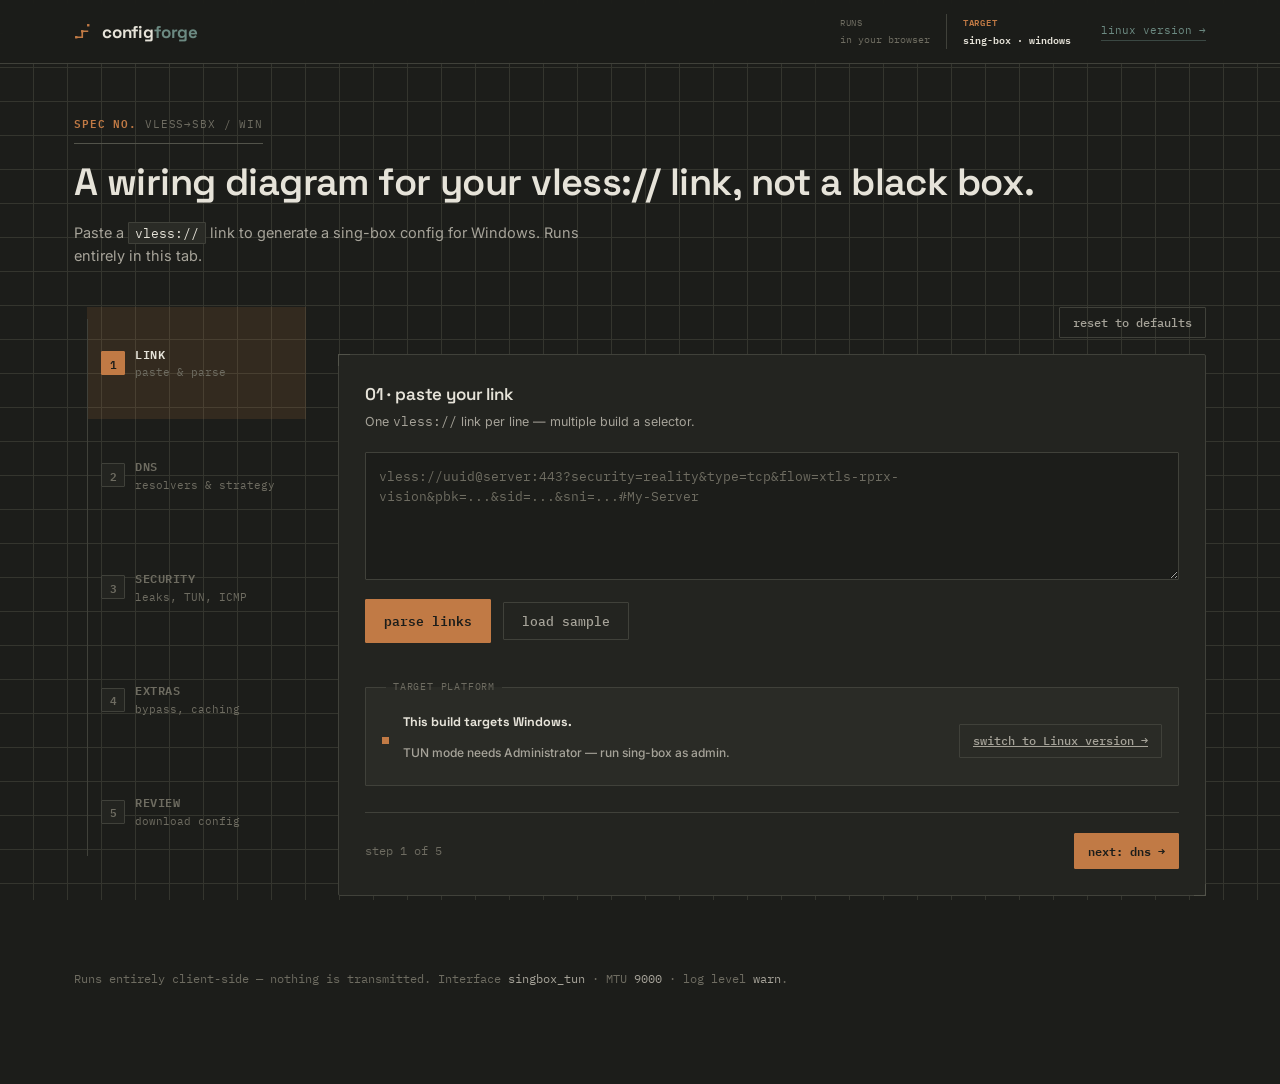
==== commit 84e63881: "Add files via upload" ====
--- a/index.html
+++ b/index.html
@@ -39,7 +39,7 @@
   <section class="intro">
     <p class="eyebrow">VLESS→SBX / WIN</p>
     <h1>A wiring diagram for your vless:// link, not a black box.</h1>
-    <p class="lede" id="ledeText">Five steps: paste a link, set your DNS, set your security posture, add anything optional, then review and download. This tool's DNS/routing generation is ported directly from v2rayN's actual <code>SingboxDnsService.cs</code> / <code>SingboxRoutingService.cs</code> source. Nothing leaves this tab.</p>
+    <p class="lede" id="ledeText">Paste a <code>vless://</code> link to generate a sing-box config. Runs entirely in this tab.</p>
   </section>
 
   <!-- STEPPER -->
@@ -77,7 +77,7 @@
     <div class="step-panel" data-step="1" data-active="1">
       <div class="step-panel-head">
         <h2>01 · paste your link</h2>
-        <p>One or more <code>vless://</code> share links, one per line. Multiple links build a selector so you can flip between servers later.</p>
+        <p>One <code>vless://</code> link per line — multiple build a selector.</p>
       </div>
 
       <textarea id="vlessInput" class="link-input" rows="5" spellcheck="false"
@@ -97,7 +97,7 @@
           <span class="platform-badge-dot"></span>
           <div class="platform-badge-text">
             <strong>This build targets Windows.</strong>
-            <span class="field-label field-label-hint" id="platformHint">TUN mode needs Administrator — right-click sing-box (or your terminal) and "Run as administrator".</span>
+            <span class="field-label field-label-hint" id="platformHint">TUN mode needs Administrator — run sing-box as admin.</span>
           </div>
           <a href="linux.html" class="btn btn-ghost btn-sm">switch to Linux version →</a>
         </div>
@@ -114,7 +114,6 @@
     <div class="step-panel" data-step="2">
       <div class="step-panel-head">
         <h2>02 · dns resolution</h2>
-        <p>v2rayN's 3-tier architecture: a bootstrap resolver handles the remote/direct servers' own hostnames, so any custom DoH provider works out of the box.</p>
       </div>
 
       <div class="options-grid">
@@ -145,15 +144,14 @@
           </label>
           <input type="text" id="optDirectDnsCustom" class="field-sub" placeholder="1.1.1.1 or https://doh.example.com/dns-query" hidden>
           <span class="field-label field-label-hint">
-            v2rayN's actual default is 119.29.29.29 (DNSPod), a China-anycast address unreachable for many
-            users outside China. Defaulted to <strong>System default</strong> here instead.
+            Defaults to <strong>System default</strong> — v2rayN's own default (DNSPod) is unreachable for many outside China.
           </span>
         </fieldset>
 
         <fieldset class="opt-group">
           <legend>Bootstrap resolver</legend>
           <label class="field">
-            <span class="field-label">Bootstrap resolver <small>resolves the remote/direct servers' own hostnames — plain IP, no chicken-and-egg problem</small></span>
+            <span class="field-label">Bootstrap resolver <small>resolves the DNS servers' own hostnames</small></span>
             <select id="optBootstrapDns">
               <option value="119.29.29.29">119.29.29.29 — DNSPod (v2rayN default)</option>
               <option value="223.5.5.5">223.5.5.5 — AliDNS</option>
@@ -178,7 +176,6 @@
     <div class="step-panel" data-step="3">
       <div class="step-panel-head">
         <h2>03 · security posture</h2>
-        <p>Leak protection, TUN interface behavior, and anti-detection options — the real v2rayN TUN policies (ICMP routing, TLS fragmentation) most generators skip.</p>
       </div>
 
       <div class="options-grid">
@@ -187,17 +184,17 @@
           <label class="toggle">
             <input type="checkbox" id="optBlockQuic" checked>
             <span class="toggle-track"><span class="toggle-thumb"></span></span>
-            <span class="toggle-text">Block UDP/443 (QUIC)<small>stops traffic bypassing the proxy over HTTP/3</small></span>
+            <span class="toggle-text">Block UDP/443 (QUIC)<small>prevents HTTP/3 bypass</small></span>
           </label>
           <label class="toggle">
             <input type="checkbox" id="optBlockIpv6" checked>
             <span class="toggle-track"><span class="toggle-thumb"></span></span>
-            <span class="toggle-text">Reject IPv6<small>drops IPv6 that reaches the tunnel — true leak-proofing needs it disabled at the OS/adapter level too</small></span>
+            <span class="toggle-text">Reject IPv6<small>also disable IPv6 at the OS level for full leak-proofing</small></span>
           </label>
           <label class="toggle">
             <input type="checkbox" id="optBlockAaaaQuery">
             <span class="toggle-track"><span class="toggle-thumb"></span></span>
-            <span class="toggle-text">Block AAAA DNS answers<small>answers every AAAA lookup empty instead of forwarding it — forces IPv4 at the DNS level, ahead of "Reject IPv6" above</small></span>
+            <span class="toggle-text">Block AAAA DNS answers<small>forces IPv4 at the DNS level</small></span>
           </label>
         </fieldset>
 
@@ -218,16 +215,10 @@
           <label class="toggle">
             <input type="checkbox" id="optStrictRoute" checked>
             <span class="toggle-track"><span class="toggle-thumb"></span></span>
-            <span class="toggle-text">Strict route<small>forces all system traffic into the TUN, even off-subnet</small></span>
-          </label>
-          <label class="toggle">
-            <input type="checkbox" id="optTlsFragment">
-            <span class="toggle-track"><span class="toggle-thumb"></span></span>
-            <span class="toggle-text">TLS record fragmentation<small>splits sniffed TLS ClientHellos to evade SNI-based blocking</small></span>
+            <span class="toggle-text">Strict route<small>routes all system traffic into the TUN</small></span>
           </label>
           <span class="field-label field-label-hint">
-            This client's own traffic is always excluded from the tunnel automatically, by process name —
-            no manual path needed.
+            Own traffic is auto-excluded from the tunnel by process name.
           </span>
         </fieldset>
       </div>
@@ -245,7 +236,6 @@
     <div class="step-panel" data-step="4">
       <div class="step-panel-head">
         <h2>04 · optional extras</h2>
-        <p>Everything here is optional — local inbounds, rule sets, and domains/apps you'd rather send direct.</p>
       </div>
 
       <div class="options-grid">
@@ -254,7 +244,7 @@
           <label class="toggle">
             <input type="checkbox" id="optSocksEnable">
             <span class="toggle-track"><span class="toggle-thumb"></span></span>
-            <span class="toggle-text">SOCKS/HTTP inbound<small>for apps that don't use the system proxy — off means TUN-only</small></span>
+            <span class="toggle-text">SOCKS/HTTP inbound<small>off = TUN-only</small></span>
           </label>
           <label class="field field-inline" id="socksPortRow">
             <span class="field-label">SOCKS port</span>
@@ -263,7 +253,7 @@
           <label class="toggle">
             <input type="checkbox" id="optClashApi">
             <span class="toggle-track"><span class="toggle-thumb"></span></span>
-            <span class="toggle-text">Clash API<small>for GUI clients (v2rayN tray, yacd, etc.) — bound to localhost</small></span>
+            <span class="toggle-text">Clash API<small>for GUI clients, bound to localhost</small></span>
           </label>
           <label class="field field-inline" id="clashPortRow">
             <span class="field-label">Port</span>
@@ -280,7 +270,7 @@
           <label class="toggle">
             <input type="checkbox" id="optUseGeositePrivate">
             <span class="toggle-track"><span class="toggle-thumb"></span></span>
-            <span class="toggle-text">geosite-private rule-set<small>matches local-network hostnames direct — not required: <code>ip_is_private</code> already covers private IPs</small></span>
+            <span class="toggle-text">geosite-private rule-set<small>optional — <code>ip_is_private</code> already covers private IPs</small></span>
           </label>
           <label class="field" id="ruleSetModeRow">
             <span class="field-label">geosite-private rule-set source</span>
@@ -294,7 +284,7 @@
           <label class="toggle">
             <input type="checkbox" id="optCacheFile">
             <span class="toggle-track"><span class="toggle-thumb"></span></span>
-            <span class="toggle-text">DNS cache file<small>persists fakeip/cache across restarts</small></span>
+            <span class="toggle-text">DNS cache file<small>persists DNS cache across restarts</small></span>
           </label>
         </fieldset>
 
@@ -331,7 +321,7 @@
     <div class="step-panel" data-step="5">
       <div class="step-panel-head">
         <h2>05 · review &amp; download</h2>
-        <p>Trace confirms which pieces are live. Download, then verify with <code>sing-box check -c config.json</code> before relying on it.</p>
+        <p>Verify with <code>sing-box check -c config.json</code> before relying on it.</p>
       </div>
 
       <section class="signal-path tick-frame tick-frame-signal" id="signalPath" aria-label="Connection path status">
@@ -383,30 +373,9 @@
 
   </section>
 
-  <section class="notes">
-    <h2>reading the output</h2>
-    <div class="notes-grid">
-      <div class="note">
-        <h3>Bootstrap DNS, not a hosts-only guess</h3>
-        <p>A small plain-IP bootstrap resolver handles resolving the remote/direct DNS servers' own hostnames by default — so <em>any</em> custom DoH provider works, not just ones hardcoded into a hosts table.</p>
-      </div>
-      <div class="note">
-        <h3>Real self-loop protection</h3>
-        <p>The TUN interface's own address is explicitly rejected-and-dropped in <code>route.rules</code>, matched per single address rather than by CIDR prefix — on Linux, sing-tun registers a derived address in that same prefix range with systemd-resolved as a DNS upstream, so a prefix-wide match would silently break system DNS.</p>
-      </div>
-      <div class="note">
-        <h3>No forced TLS fingerprint</h3>
-        <p>If your <code>vless://</code> link doesn't specify <code>fp=</code>, no <code>utls</code> block is added at all — matching v2rayN's own behavior. Want one anyway? Step 3 has an explicit override.</p>
-      </div>
-      <div class="note">
-        <h3>Fail closed, not fail open</h3>
-        <p><code>route.final</code> is <code>proxy</code>. Anything not explicitly matched to <code>direct</code> goes through the tunnel. If the tunnel is down, it fails, it doesn't silently fall back to your real IP.</p>
-      </div>
-    </div>
-  </section>
 
   <footer class="site-footer">
-    <p>Client-side only — your links, UUIDs, and keys are never transmitted anywhere. Interface name is fixed to <code>singbox_tun</code>, MTU to <code>9000</code>, and log level to <code>warn</code>.</p>
+    <p>Runs entirely client-side — nothing is transmitted. Interface <code>singbox_tun</code> · MTU <code>9000</code> · log level <code>warn</code>.</p>
   </footer>
 
 </main>
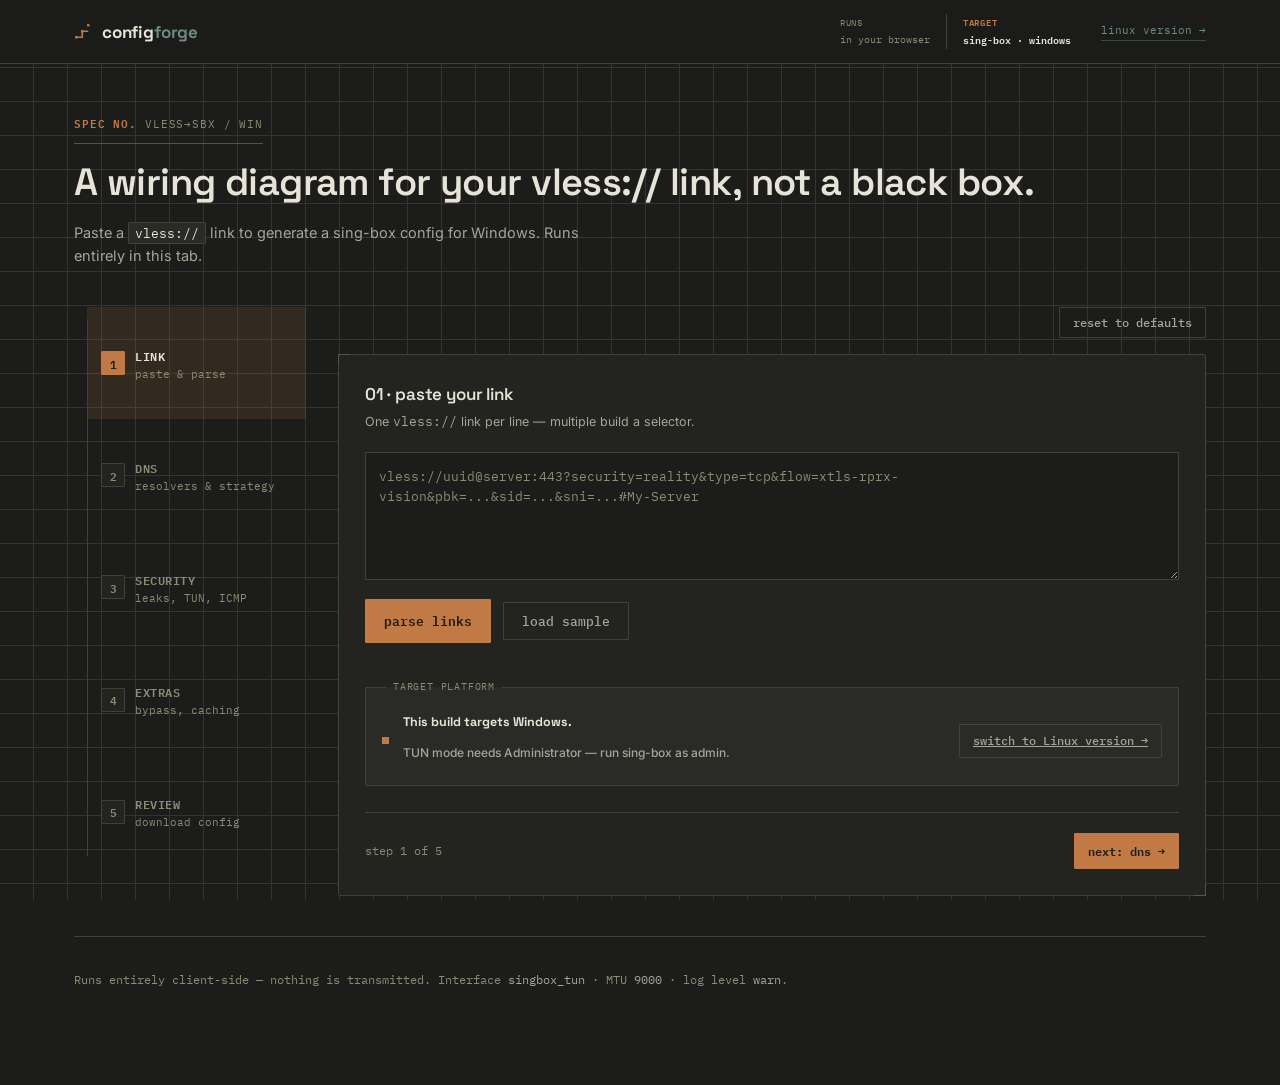
==== commit efe5ca83: "Add files via upload" ====
--- a/index.html
+++ b/index.html
@@ -5,6 +5,11 @@
 <meta name="viewport" content="width=device-width, initial-scale=1.0">
 <title>vless → sing-box · config forge (windows)</title>
 <meta name="description" content="Convert vless:// links into sing-box client configs for Windows, generated with the same DNS/routing architecture as v2rayN's actual source code. Runs entirely in your browser — nothing is uploaded.">
+<meta name="theme-color" content="#1C1D1A">
+<meta property="og:type" content="website">
+<meta property="og:title" content="Config Forge — vless:// → sing-box (Windows)">
+<meta property="og:description" content="Convert vless:// links into a sing-box client config for Windows. Runs entirely in your browser — nothing is uploaded.">
+<meta name="twitter:card" content="summary">
 <link rel="icon" href="data:image/svg+xml,<svg xmlns=%22http://www.w3.org/2000/svg%22 viewBox=%220 0 24 24%22><rect width=%2224%22 height=%2224%22 fill=%22%231C1D1A%22/><path d=%22M3 19H11V11H19%22 stroke=%22%23C17A45%22 stroke-width=%222.4%22 fill=%22none%22/><rect x=%221.3%22 y=%2217.3%22 width=%223.4%22 height=%223.4%22 fill=%22%23E6E3D9%22/><rect x=%229.3%22 y=%229.3%22 width=%223.4%22 height=%223.4%22 fill=%22%23E6E3D9%22/><rect x=%2217.3%22 y=%221.3%22 width=%223.4%22 height=%223.4%22 fill=%22%23E6E3D9%22/></svg>">
 <link rel="preconnect" href="https://fonts.googleapis.com">
 <link rel="preconnect" href="https://fonts.gstatic.com" crossorigin>
@@ -44,26 +49,26 @@
 
   <!-- STEPPER -->
   <nav class="stepper" id="stepper" aria-label="Setup steps">
-    <div class="step-item" data-step-btn="1" data-state="current">
+    <button type="button" class="step-item" data-step-btn="1" data-state="current">
       <span class="step-num">1</span>
       <span class="step-text"><span class="step-title">Link</span><span class="step-desc">paste &amp; parse</span></span>
-    </div>
-    <div class="step-item" data-step-btn="2" data-state="upcoming">
+    </button>
+    <button type="button" class="step-item" data-step-btn="2" data-state="upcoming">
       <span class="step-num">2</span>
       <span class="step-text"><span class="step-title">DNS</span><span class="step-desc">resolvers &amp; strategy</span></span>
-    </div>
-    <div class="step-item" data-step-btn="3" data-state="upcoming">
+    </button>
+    <button type="button" class="step-item" data-step-btn="3" data-state="upcoming">
       <span class="step-num">3</span>
       <span class="step-text"><span class="step-title">Security</span><span class="step-desc">leaks, TUN, ICMP</span></span>
-    </div>
-    <div class="step-item" data-step-btn="4" data-state="upcoming">
+    </button>
+    <button type="button" class="step-item" data-step-btn="4" data-state="upcoming">
       <span class="step-num">4</span>
       <span class="step-text"><span class="step-title">Extras</span><span class="step-desc">bypass, caching</span></span>
-    </div>
-    <div class="step-item" data-step-btn="5" data-state="upcoming">
+    </button>
+    <button type="button" class="step-item" data-step-btn="5" data-state="upcoming">
       <span class="step-num">5</span>
       <span class="step-text"><span class="step-title">Review</span><span class="step-desc">download config</span></span>
-    </div>
+    </button>
   </nav>
 
   <div class="utility-row">
@@ -248,7 +253,7 @@
           </label>
           <label class="field field-inline" id="socksPortRow">
             <span class="field-label">SOCKS port</span>
-            <input type="number" id="optSocksPort" value="10808">
+            <input type="number" id="optSocksPort" value="10808" min="1" max="65535">
           </label>
           <label class="toggle">
             <input type="checkbox" id="optClashApi">
@@ -257,7 +262,7 @@
           </label>
           <label class="field field-inline" id="clashPortRow">
             <span class="field-label">Port</span>
-            <input type="number" id="optClashPort" value="10814">
+            <input type="number" id="optClashPort" value="10814" min="1" max="65535">
           </label>
           <label class="field" id="clashSecretRow">
             <span class="field-label">API secret <small>recommended if exposing beyond localhost</small></span>
--- a/style.css
+++ b/style.css
@@ -13,7 +13,7 @@
 
   --ink:       #E6E3D9;
   --ink-dim:   #A6A399;
-  --ink-mute:  #6E6C61;
+  --ink-mute:  #8C8974;
 
   --rule:      #34352E;
   --rule-2:    #40413A;
@@ -34,7 +34,7 @@
   --screen-2:    #191A16;
   --screen-line: #2E2F28;
   --screen-text: #D9D6CB;
-  --screen-mute: #6C6A5F;
+  --screen-mute: #85826F;
 
   --font-display: 'Space Grotesk', ui-sans-serif, sans-serif;
   --font-body:    'Inter', ui-sans-serif, sans-serif;
@@ -154,14 +154,12 @@
       "intro   intro"
       "rail    utility"
       "rail    panel"
-      "notes   notes"
       "footer  footer";
   }
   .intro{ grid-area: intro; max-width: none; }
   .stepper{ grid-area: rail; }
   .utility-row{ grid-area: utility; }
   .panel{ grid-area: panel; }
-  .notes{ grid-area: notes; }
   .site-footer{ grid-area: footer; }
 }
 
@@ -380,29 +378,9 @@
 .tok-bool{ color: #A98FC0; }
 .tok-punc{ color: var(--screen-mute); }
 
-/* ---------- notes ---------- */
-.notes{ margin-top: 56px; padding-top: 28px; border-top: 1px solid var(--divider); }
-.notes h2{
-  font-family: var(--font-mono); font-size: 11px; text-transform: uppercase;
-  letter-spacing: 0.08em; color: var(--ink-mute); margin: 0 0 20px; font-weight: 600;
-}
-.notes-grid{
-  display: grid; grid-template-columns: repeat(2, 1fr); gap: 0;
-  border-top: 1px solid var(--rule-2); border-left: 1px solid var(--rule-2);
-}
-@media (max-width: 780px){ .notes-grid{ grid-template-columns: 1fr; } }
-.note{
-  border-right: 1px solid var(--rule-2); border-bottom: 1px solid var(--rule-2);
-  padding: 20px 22px; background: var(--surface);
-}
-.note h3{ font-size: 13.5px; margin: 0 0 8px; color: var(--ink); font-family: var(--font-display); font-weight: 600; }
-.note p{ font-size: 12.5px; color: var(--ink-dim); margin: 0; line-height: 1.6; }
-.note code{ color: var(--wire); background: var(--wire-soft); padding: 1px 5px; border-radius: var(--radius-sm); font-size: 0.92em; font-family: var(--font-mono); }
-.note a{ color: var(--signal); }
-
 /* ---------- footer ---------- */
 .site-footer{
-  margin-top: 40px; padding-top: 22px;
+  margin-top: 40px; padding-top: 22px; border-top: 1px solid var(--rule-2);
   font-size: 12px; color: var(--ink-mute); font-family: var(--font-mono);
 }
 .site-footer code{ color: var(--ink-dim); }
@@ -430,10 +408,12 @@
   flex: 1; min-width: 128px;
   display: flex; align-items: center; gap: 10px;
   padding: 15px 16px; cursor: pointer; user-select: none;
-  border-right: 1px solid var(--rule-2);
+  border: none; border-right: 1px solid var(--rule-2);
   background: transparent; transition: background 0.15s ease;
-  font-family: var(--font-mono);
-}
+  font-family: var(--font-mono); text-align: left; color: inherit;
+  appearance: none; -webkit-appearance: none;
+}
+.step-item:focus-visible{ outline: 2px solid var(--signal); outline-offset: -2px; }
 .step-item:last-child{ border-right: none; }
 .step-item:hover{ background: var(--surface-2); }
 .step-num{
